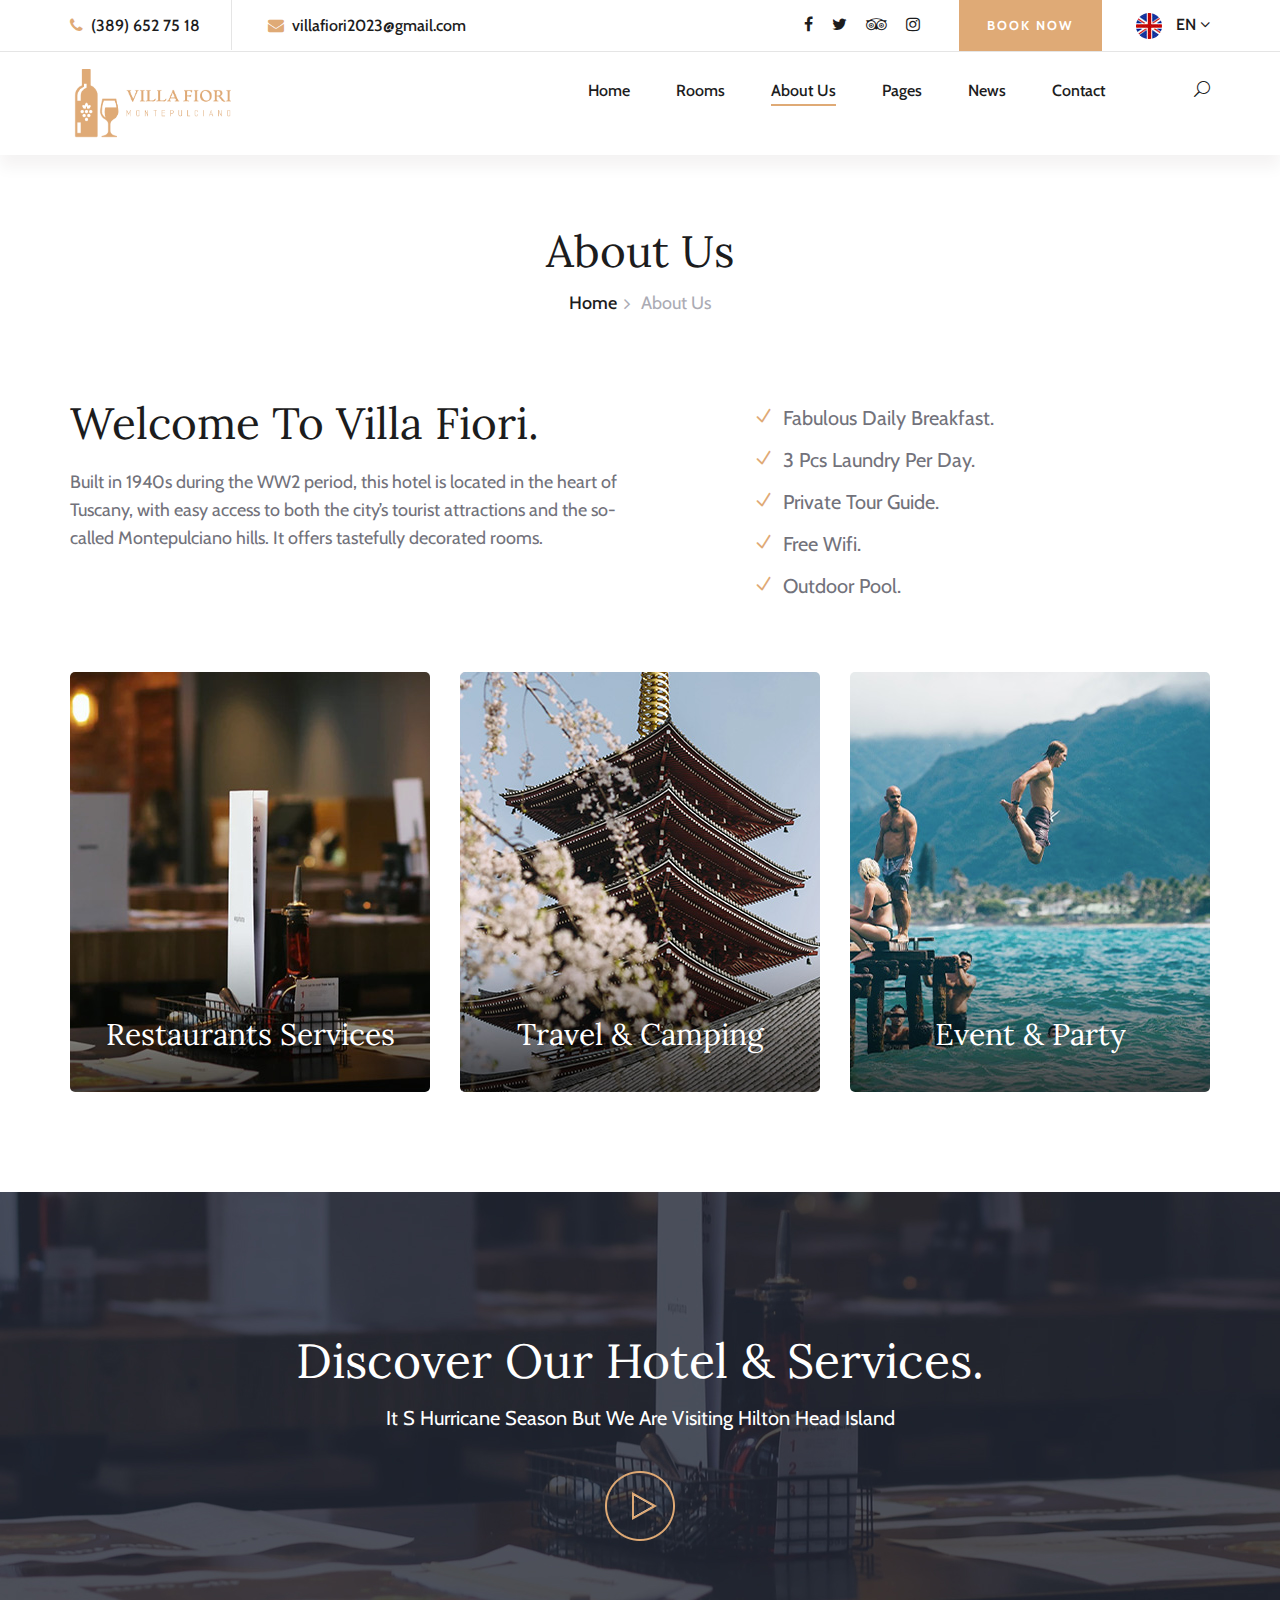
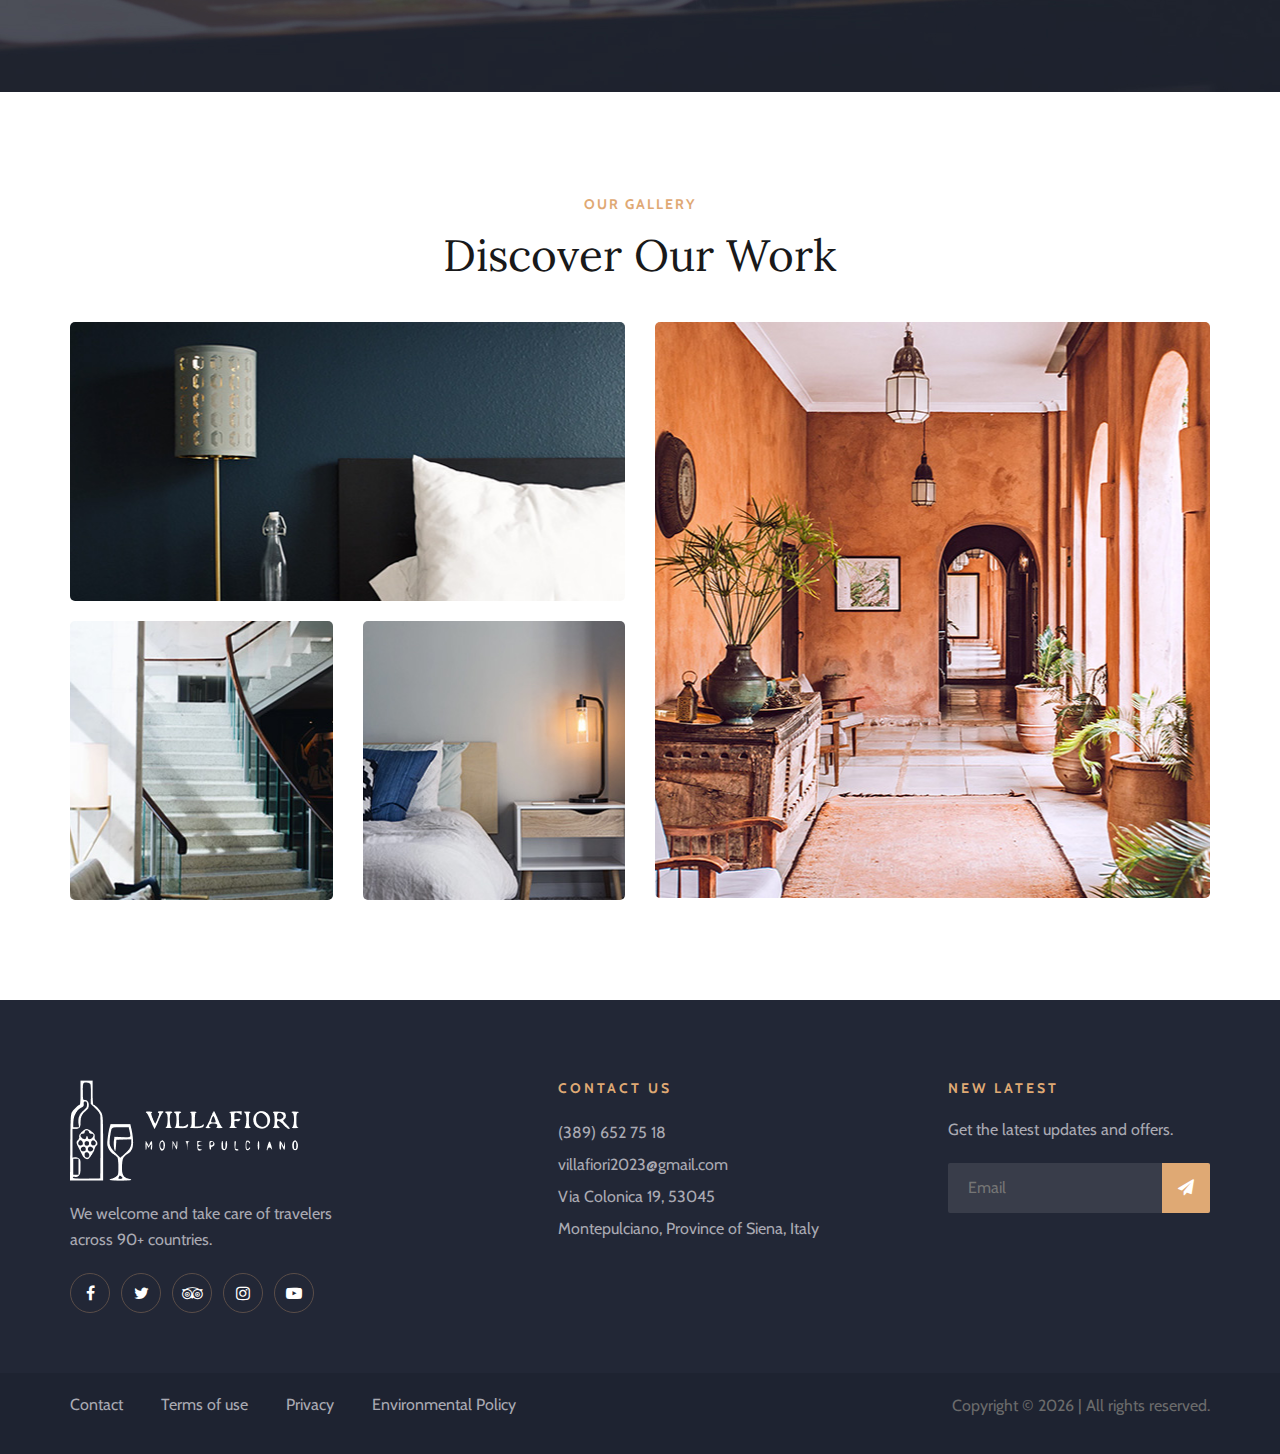
==== about-us.html @ 3eafb7d8 "Normale" ====
<!DOCTYPE html>
<html lang="en">

<head>
    <meta charset="UTF-8">
    <meta name="description" content="Villa Fiori">
    <meta name="keywords" content="Villa, fiori, montepulciano, html">
    <meta name="viewport" content="width=device-width, initial-scale=1.0">
    <meta http-equiv="X-UA-Compatible" content="ie=edge">
    <title>Villa Fiori | Montepulciano</title>


    <!-- Favicon Section  -->
    <link rel="apple-touch-icon" sizes="180x180" href="/apple-touch-icon.png">
    <link rel="icon" type="image/png" sizes="32x32" href="/favicon-32x32.png">
    <link rel="icon" type="image/png" sizes="16x16" href="/favicon-16x16.png">
    <link rel="manifest" href="/site.webmanifest">
    <link rel="mask-icon" href="/safari-pinned-tab.svg" color="#5bbad5">
    <meta name="msapplication-TileColor" content="#da532c">
    <meta name="theme-color" content="#ffffff">


    <!-- Google Font -->
    <link href="https://fonts.googleapis.com/css?family=Lora:400,700&display=swap" rel="stylesheet">
    <link href="https://fonts.googleapis.com/css?family=Cabin:400,500,600,700&display=swap" rel="stylesheet">

    <!-- Css Styles -->
    <link rel="stylesheet" href="css/bootstrap.min.css" type="text/css">
    <link rel="stylesheet" href="css/font-awesome.min.css" type="text/css">
    <link rel="stylesheet" href="css/elegant-icons.css" type="text/css">
    <link rel="stylesheet" href="css/flaticon.css" type="text/css">
    <link rel="stylesheet" href="css/owl.carousel.min.css" type="text/css">
    <link rel="stylesheet" href="css/nice-select.css" type="text/css">
    <link rel="stylesheet" href="css/jquery-ui.min.css" type="text/css">
    <link rel="stylesheet" href="css/magnific-popup.css" type="text/css">
    <link rel="stylesheet" href="css/slicknav.min.css" type="text/css">
    <link rel="stylesheet" href="css/style.css" type="text/css">
</head>

<body>
    <!-- Page Preloder -->
    <div id="preloder">
        <div class="loader"></div>
    </div>

    <!-- Offcanvas Menu Section Begin -->
    <div class="offcanvas-menu-overlay"></div>
    <div class="canvas-open">
        <i class="icon_menu"></i>
    </div>
    <div class="offcanvas-menu-wrapper">
        <div class="canvas-close">
            <i class="icon_close"></i>
        </div>
        <div class="search-icon search-switch">
            <i class="icon_search"></i>
        </div>
        <div class="header-configure-area">
            <div class="language-option">
                <img src="img/flag.jpg" alt="">
                <span>EN <i class="fa fa-angle-down"></i></span>
                <div class="flag-dropdown">
                    <ul>
                        <li><a href="#">IT</a></li>
                        <li><a href="#">FR</a></li>
                    </ul>
                </div>
            </div>
            <a href="/#btn-book-now" class="bk-btn">Book Now</a>
        </div>
        <nav class="mainmenu mobile-menu">
            <ul>
                <li class="active"><a href="./index.html">Home</a></li>
                <li><a href="./rooms.html">Rooms</a></li>
                <li><a href="./about-us.html">About Us</a></li>
                <li><a href="">Pages</a>
                    <ul class="dropdown">
                        <li><a href="./room-details.html">Room Details</a></li>
                        <li><a href="./blog-details.html">Blog Details</a></li>
                        <li><a href="#">Family Room</a></li>
                        <li><a href="#">Premium Room</a></li>
                    </ul>
                </li>
                <li><a href="./blog.html">News</a></li>
                <li><a href="./contact.html">Contact</a></li>
            </ul>
        </nav>
        <div id="mobile-menu-wrap"></div>
        <div class="top-social">
            <a target="_blank" href="https://www.facebook.com/profile.php?id=100089249900606"><i
                    class="fa fa-facebook"></i></a>
            <a href="#"><i class="fa fa-twitter"></i></a>
            <a href="#"><i class="fa fa-tripadvisor"></i></a>
            <a target="_blank" href="https://www.instagram.com/villafiorihotel/"><i class="fa fa-instagram"></i></a>
        </div>
        <ul class="top-widget">
            <li><i class="fa fa-phone"></i> (389) 652 75 18</li>
            <li><i class="fa fa-envelope"></i> villafiori2023@gmail.com</li>
        </ul>
    </div>
    <!-- Offcanvas Menu Section End -->

    <!-- Header Section Begin -->
    <header class="header-section header-normal">
        <div class="top-nav">
            <div class="container">
                <div class="row">
                    <div class="col-lg-6">
                        <ul class="tn-left">
                            <li><i class="fa fa-phone"></i> (389) 652 75 18</li>
                            <li><i class="fa fa-envelope"></i> villafiori2023@gmail.com</li>
                        </ul>
                    </div>
                    <div class="col-lg-6">
                        <div class="tn-right">
                            <div class="top-social">
                                <a target="_blank" href="https://www.facebook.com/profile.php?id=100089249900606"><i
                                        class="fa fa-facebook"></i></a>
                                <a href="#"><i class="fa fa-twitter"></i></a>
                                <a href="#"><i class="fa fa-tripadvisor"></i></a>
                                <a target="_blank" href="https://www.instagram.com/villafiorihotel/"><i
                                        class="fa fa-instagram"></i></a>
                            </div>
                            <a href="/#btn-book-now" class="bk-btn">Book Now</a>
                            <div class="language-option">
                                <img src="img/flag.jpg" alt="">
                                <span>EN <i class="fa fa-angle-down"></i></span>
                                <div class="flag-dropdown">
                                    <ul>
                                        <li><a href="#">IT</a></li>
                                        <li><a href="#">FR</a></li>
                                    </ul>
                                </div>
                            </div>
                        </div>
                    </div>
                </div>
            </div>
        </div>
        <div class="menu-item">
            <div class="container">
                <div class="row">
                    <div class="col-lg-2">
                        <div class="logo">
                            <a href="./index.html">
                                <img src="img/logo.png" alt="">
                            </a>
                        </div>
                    </div>
                    <div class="col-lg-10">
                        <div class="nav-menu">
                            <nav class="mainmenu">
                                <ul>
                                    <li><a href="./index.html">Home</a></li>
                                    <li><a href="./rooms.html">Rooms</a></li>
                                    <li class="active"><a href="./about-us.html">About Us</a></li>
                                    <li><a href="">Pages</a>
                                        <ul class="dropdown">
                                            <li><a href="./room-details.html">Room Details</a></li>
                                            <li><a href="./blog-details.html">Blog Details</a></li>
                                            <li><a href="#">Family Room</a></li>
                                            <li><a href="#">Premium Room</a></li>
                                        </ul>
                                    </li>
                                    <li><a href="./blog.html">News</a></li>
                                    <li><a href="./contact.html">Contact</a></li>
                                </ul>
                            </nav>
                            <div class="nav-right search-switch">
                                <i class="icon_search"></i>
                            </div>
                        </div>
                    </div>
                </div>
            </div>
        </div>
    </header>
    <!-- Header End -->

    <!-- Breadcrumb Section Begin -->
    <div class="breadcrumb-section">
        <div class="container">
            <div class="row">
                <div class="col-lg-12">
                    <div class="breadcrumb-text">
                        <h2>About Us</h2>
                        <div class="bt-option">
                            <a href="./index.html">Home</a>
                            <span>About Us</span>
                        </div>
                    </div>
                </div>
            </div>
        </div>
    </div>
    <!-- Breadcrumb Section End -->

    <!-- About Us Page Section Begin -->
    <section class="aboutus-page-section spad">
        <div class="container">
            <div class="about-page-text">
                <div class="row">
                    <div class="col-lg-6">
                        <div class="ap-title">
                            <h2>Welcome To Villa Fiori.</h2>
                            <p>Built in 1940s during the WW2 period, this hotel is located in the heart of
                                Tuscany, with easy access to both the city’s tourist attractions and the so-called
                                Montepulciano hills. It offers tastefully
                                decorated rooms.</p>
                        </div>
                    </div>
                    <div class="col-lg-5 offset-lg-1">
                        <ul class="ap-services">
                            <li><i class="icon_check"></i> Fabulous Daily Breakfast.</li>
                            <li><i class="icon_check"></i> 3 Pcs Laundry Per Day.</li>
                            <li><i class="icon_check"></i> Private Tour Guide.</li>
                            <li><i class="icon_check"></i> Free Wifi.</li>
                            <li><i class="icon_check"></i> Outdoor Pool.</li>
                        </ul>
                    </div>
                </div>
            </div>
            <div class="about-page-services">
                <div class="row">
                    <div class="col-md-4">
                        <div class="ap-service-item set-bg" data-setbg="img/about/about-p1.jpg">
                            <div class="api-text">
                                <h3>Restaurants Services</h3>
                            </div>
                        </div>
                    </div>
                    <div class="col-md-4">
                        <div class="ap-service-item set-bg" data-setbg="img/about/about-p2.jpg">
                            <div class="api-text">
                                <h3>Travel & Camping</h3>
                            </div>
                        </div>
                    </div>
                    <div class="col-md-4">
                        <div class="ap-service-item set-bg" data-setbg="img/about/about-p3.jpg">
                            <div class="api-text">
                                <h3>Event & Party</h3>
                            </div>
                        </div>
                    </div>
                </div>
            </div>
        </div>
    </section>
    <!-- About Us Page Section End -->

    <!-- Video Section Begin -->
    <section class="video-section set-bg" data-setbg="img/video-bg.jpg">
        <div class="container">
            <div class="row">
                <div class="col-lg-12">
                    <div class="video-text">
                        <h2>Discover Our Hotel & Services.</h2>
                        <p>It S Hurricane Season But We Are Visiting Hilton Head Island</p>
                        <a href="https://www.youtube.com/watch?v=RKadNAazULo" class="play-btn video-popup"><img
                                src="img/play.png" alt=""></a>
                    </div>
                </div>
            </div>
        </div>
    </section>
    <!-- Video Section End -->

    <!-- Gallery Section Begin -->
    <section class="gallery-section spad">
        <div class="container">
            <div class="row">
                <div class="col-lg-12">
                    <div class="section-title">
                        <span>Our Gallery</span>
                        <h2>Discover Our Work</h2>
                    </div>
                </div>
            </div>
            <div class="row">
                <div class="col-lg-6">
                    <div class="gallery-item set-bg" data-setbg="img/gallery/gallery-1.jpg">
                        <div class="gi-text">
                            <h3>Room Luxury</h3>
                        </div>
                    </div>
                    <div class="row">
                        <div class="col-sm-6">
                            <div class="gallery-item set-bg" data-setbg="img/gallery/gallery-3.jpg">
                                <div class="gi-text">
                                    <h3>Room Luxury</h3>
                                </div>
                            </div>
                        </div>
                        <div class="col-sm-6">
                            <div class="gallery-item set-bg" data-setbg="img/gallery/gallery-4.jpg">
                                <div class="gi-text">
                                    <h3>Room Luxury</h3>
                                </div>
                            </div>
                        </div>
                    </div>
                </div>
                <div class="col-lg-6">
                    <div class="gallery-item large-item set-bg" data-setbg="img/gallery/gallery-2.jpg">
                        <div class="gi-text">
                            <h3>Room Luxury</h3>
                        </div>
                    </div>
                </div>
            </div>
        </div>
    </section>
    <!-- Gallery Section End -->

    <!-- Footer Section Begin -->
    <footer class="footer-section">
        <div class="container">
            <div class="footer-text">
                <div class="row">
                    <div class="col-lg-4">
                        <div class="ft-about">
                            <div class="logo">
                                <a href="#">
                                    <img src="img/footer-logo2.png" alt="">
                                </a>
                            </div>
                            <p>We welcome and take care of travelers<br /> across 90+ countries.</p>
                            <div class="fa-social">
                                <a target="_blank" href="https://www.facebook.com/profile.php?id=100089249900606"><i
                                        class="fa fa-facebook"></i></a>
                                <a href="#"><i class="fa fa-twitter"></i></a>
                                <a href="#"><i class="fa fa-tripadvisor"></i></a>
                                <a target="_blank" href="https://www.instagram.com/villafiorihotel/"><i
                                        class="fa fa-instagram"></i></a>
                                <a href="#"><i class="fa fa-youtube-play"></i></a>
                            </div>
                        </div>
                    </div>
                    <div class="col-lg-3 offset-lg-1">
                        <div class="ft-contact">
                            <h6>Contact Us</h6>
                            <ul>
                                <li>(389) 652 75 18</li>
                                <li>villafiori2023@gmail.com</li>
                                <li>Via Colonica 19, 53045 Montepulciano, Province of Siena, Italy</li>
                            </ul>
                        </div>
                    </div>
                    <div class="col-lg-3 offset-lg-1">
                        <div class="ft-newslatter">
                            <h6>New latest</h6>
                            <p>Get the latest updates and offers.</p>
                            <form action="#" class="fn-form">
                                <input type="text" placeholder="Email">
                                <button type="submit"><i class="fa fa-send"></i></button>
                            </form>
                        </div>
                    </div>
                </div>
            </div>
        </div>
        <div class="copyright-option">
            <div class="container">
                <div class="row">
                    <div class="col-lg-7">
                        <ul>
                            <li><a href="#">Contact</a></li>
                            <li><a href="#">Terms of use</a></li>
                            <li><a href="#">Privacy</a></li>
                            <li><a href="#">Environmental Policy</a></li>
                        </ul>
                    </div>
                    <div class="col-lg-5">
                        <div class="co-text">
                            <p><!-- Link back to Colorlib can't be removed. Template is licensed under CC BY 3.0. -->
                                Copyright &copy;
                                <script>document.write(new Date().getFullYear());</script> | All rights reserved.
                                <!-- Link back to Colorlib can't be removed. Template is licensed under CC BY 3.0. -->
                            </p>
                        </div>
                    </div>
                </div>
            </div>
        </div>
    </footer>
    <!-- Footer Section End -->

    <!-- Search model Begin -->
    <div class="search-model">
        <div class="h-100 d-flex align-items-center justify-content-center">
            <div class="search-close-switch"><i class="icon_close"></i></div>
            <form class="search-model-form">
                <input type="text" id="search-input" placeholder="Search here.....">
            </form>
        </div>
    </div>
    <!-- Search model end -->

    <!-- Js Plugins -->
    <script src="js/jquery-3.3.1.min.js"></script>
    <script src="js/bootstrap.min.js"></script>
    <script src="js/jquery.magnific-popup.min.js"></script>
    <script src="js/jquery.nice-select.min.js"></script>
    <script src="js/jquery-ui.min.js"></script>
    <script src="js/jquery.slicknav.js"></script>
    <script src="js/owl.carousel.min.js"></script>
    <script src="js/main.js"></script>
</body>

</html>
---- css/elegant-icons.css ----
@font-face {
	font-family: 'ElegantIcons';
	src:url('../fonts/ElegantIcons.eot');
	src:url('../fonts/ElegantIcons.eot?#iefix') format('embedded-opentype'),
		url('../fonts/ElegantIcons.woff') format('woff'),
		url('../fonts/ElegantIcons.ttf') format('truetype'),
		url('../fonts/ElegantIcons.svg#ElegantIcons') format('svg');
	font-weight: normal;
	font-style: normal;
}

/* Use the following CSS code if you want to use data attributes for inserting your icons */
[data-icon]:before {
	font-family: 'ElegantIcons';
	content: attr(data-icon);
	speak: none;
	font-weight: normal;
	font-variant: normal;
	text-transform: none;
	line-height: 1;
	-webkit-font-smoothing: antialiased;
	-moz-osx-font-smoothing: grayscale;
}

/* Use the following CSS code if you want to have a class per icon */
/*
Instead of a list of all class selectors,
you can use the generic selector below, but it's slower:
[class*="your-class-prefix"] {
*/
.arrow_up, .arrow_down, .arrow_left, .arrow_right, .arrow_left-up, .arrow_right-up, .arrow_right-down, .arrow_left-down, .arrow-up-down, .arrow_up-down_alt, .arrow_left-right_alt, .arrow_left-right, .arrow_expand_alt2, .arrow_expand_alt, .arrow_condense, .arrow_expand, .arrow_move, .arrow_carrot-up, .arrow_carrot-down, .arrow_carrot-left, .arrow_carrot-right, .arrow_carrot-2up, .arrow_carrot-2down, .arrow_carrot-2left, .arrow_carrot-2right, .arrow_carrot-up_alt2, .arrow_carrot-down_alt2, .arrow_carrot-left_alt2, .arrow_carrot-right_alt2, .arrow_carrot-2up_alt2, .arrow_carrot-2down_alt2, .arrow_carrot-2left_alt2, .arrow_carrot-2right_alt2, .arrow_triangle-up, .arrow_triangle-down, .arrow_triangle-left, .arrow_triangle-right, .arrow_triangle-up_alt2, .arrow_triangle-down_alt2, .arrow_triangle-left_alt2, .arrow_triangle-right_alt2, .arrow_back, .icon_minus-06, .icon_plus, .icon_close, .icon_check, .icon_minus_alt2, .icon_plus_alt2, .icon_close_alt2, .icon_check_alt2, .icon_zoom-out_alt, .icon_zoom-in_alt, .icon_search, .icon_box-empty, .icon_box-selected, .icon_minus-box, .icon_plus-box, .icon_box-checked, .icon_circle-empty, .icon_circle-slelected, .icon_stop_alt2, .icon_stop, .icon_pause_alt2, .icon_pause, .icon_menu, .icon_menu-square_alt2, .icon_menu-circle_alt2, .icon_ul, .icon_ol, .icon_adjust-horiz, .icon_adjust-vert, .icon_document_alt, .icon_documents_alt, .icon_pencil, .icon_pencil-edit_alt, .icon_pencil-edit, .icon_folder-alt, .icon_folder-open_alt, .icon_folder-add_alt, .icon_info_alt, .icon_error-oct_alt, .icon_error-circle_alt, .icon_error-triangle_alt, .icon_question_alt2, .icon_question, .icon_comment_alt, .icon_chat_alt, .icon_vol-mute_alt, .icon_volume-low_alt, .icon_volume-high_alt, .icon_quotations, .icon_quotations_alt2, .icon_clock_alt, .icon_lock_alt, .icon_lock-open_alt, .icon_key_alt, .icon_cloud_alt, .icon_cloud-upload_alt, .icon_cloud-download_alt, .icon_image, .icon_images, .icon_lightbulb_alt, .icon_gift_alt, .icon_house_alt, .icon_genius, .icon_mobile, .icon_tablet, .icon_laptop, .icon_desktop, .icon_camera_alt, .icon_mail_alt, .icon_cone_alt, .icon_ribbon_alt, .icon_bag_alt, .icon_creditcard, .icon_cart_alt, .icon_paperclip, .icon_tag_alt, .icon_tags_alt, .icon_trash_alt, .icon_cursor_alt, .icon_mic_alt, .icon_compass_alt, .icon_pin_alt, .icon_pushpin_alt, .icon_map_alt, .icon_drawer_alt, .icon_toolbox_alt, .icon_book_alt, .icon_calendar, .icon_film, .icon_table, .icon_contacts_alt, .icon_headphones, .icon_lifesaver, .icon_piechart, .icon_refresh, .icon_link_alt, .icon_link, .icon_loading, .icon_blocked, .icon_archive_alt, .icon_heart_alt, .icon_star_alt, .icon_star-half_alt, .icon_star, .icon_star-half, .icon_tools, .icon_tool, .icon_cog, .icon_cogs, .arrow_up_alt, .arrow_down_alt, .arrow_left_alt, .arrow_right_alt, .arrow_left-up_alt, .arrow_right-up_alt, .arrow_right-down_alt, .arrow_left-down_alt, .arrow_condense_alt, .arrow_expand_alt3, .arrow_carrot_up_alt, .arrow_carrot-down_alt, .arrow_carrot-left_alt, .arrow_carrot-right_alt, .arrow_carrot-2up_alt, .arrow_carrot-2dwnn_alt, .arrow_carrot-2left_alt, .arrow_carrot-2right_alt, .arrow_triangle-up_alt, .arrow_triangle-down_alt, .arrow_triangle-left_alt, .arrow_triangle-right_alt, .icon_minus_alt, .icon_plus_alt, .icon_close_alt, .icon_check_alt, .icon_zoom-out, .icon_zoom-in, .icon_stop_alt, .icon_menu-square_alt, .icon_menu-circle_alt, .icon_document, .icon_documents, .icon_pencil_alt, .icon_folder, .icon_folder-open, .icon_folder-add, .icon_folder_upload, .icon_folder_download, .icon_info, .icon_error-circle, .icon_error-oct, .icon_error-triangle, .icon_question_alt, .icon_comment, .icon_chat, .icon_vol-mute, .icon_volume-low, .icon_volume-high, .icon_quotations_alt, .icon_clock, .icon_lock, .icon_lock-open, .icon_key, .icon_cloud, .icon_cloud-upload, .icon_cloud-download, .icon_lightbulb, .icon_gift, .icon_house, .icon_camera, .icon_mail, .icon_cone, .icon_ribbon, .icon_bag, .icon_cart, .icon_tag, .icon_tags, .icon_trash, .icon_cursor, .icon_mic, .icon_compass, .icon_pin, .icon_pushpin, .icon_map, .icon_drawer, .icon_toolbox, .icon_book, .icon_contacts, .icon_archive, .icon_heart, .icon_profile, .icon_group, .icon_grid-2x2, .icon_grid-3x3, .icon_music, .icon_pause_alt, .icon_phone, .icon_upload, .icon_download, .social_facebook, .social_twitter, .social_pinterest, .social_googleplus, .social_tumblr, .social_tumbleupon, .social_wordpress, .social_instagram, .social_dribbble, .social_vimeo, .social_linkedin, .social_rss, .social_deviantart, .social_share, .social_myspace, .social_skype, .social_youtube, .social_picassa, .social_googledrive, .social_flickr, .social_blogger, .social_spotify, .social_delicious, .social_facebook_circle, .social_twitter_circle, .social_pinterest_circle, .social_googleplus_circle, .social_tumblr_circle, .social_stumbleupon_circle, .social_wordpress_circle, .social_instagram_circle, .social_dribbble_circle, .social_vimeo_circle, .social_linkedin_circle, .social_rss_circle, .social_deviantart_circle, .social_share_circle, .social_myspace_circle, .social_skype_circle, .social_youtube_circle, .social_picassa_circle, .social_googledrive_alt2, .social_flickr_circle, .social_blogger_circle, .social_spotify_circle, .social_delicious_circle, .social_facebook_square, .social_twitter_square, .social_pinterest_square, .social_googleplus_square, .social_tumblr_square, .social_stumbleupon_square, .social_wordpress_square, .social_instagram_square, .social_dribbble_square, .social_vimeo_square, .social_linkedin_square, .social_rss_square, .social_deviantart_square, .social_share_square, .social_myspace_square, .social_skype_square, .social_youtube_square, .social_picassa_square, .social_googledrive_square, .social_flickr_square, .social_blogger_square, .social_spotify_square, .social_delicious_square, .icon_printer, .icon_calulator, .icon_building, .icon_floppy, .icon_drive, .icon_search-2, .icon_id, .icon_id-2, .icon_puzzle, .icon_like, .icon_dislike, .icon_mug, .icon_currency, .icon_wallet, .icon_pens, .icon_easel, .icon_flowchart, .icon_datareport, .icon_briefcase, .icon_shield, .icon_percent, .icon_globe, .icon_globe-2, .icon_target, .icon_hourglass, .icon_balance, .icon_rook, .icon_printer-alt, .icon_calculator_alt, .icon_building_alt, .icon_floppy_alt, .icon_drive_alt, .icon_search_alt, .icon_id_alt, .icon_id-2_alt, .icon_puzzle_alt, .icon_like_alt, .icon_dislike_alt, .icon_mug_alt, .icon_currency_alt, .icon_wallet_alt, .icon_pens_alt, .icon_easel_alt, .icon_flowchart_alt, .icon_datareport_alt, .icon_briefcase_alt, .icon_shield_alt, .icon_percent_alt, .icon_globe_alt, .icon_clipboard {
	font-family: 'ElegantIcons';
	speak: none;
	font-style: normal;
	font-weight: normal;
	font-variant: normal;
	text-transform: none;
	line-height: 1;
	-webkit-font-smoothing: antialiased;
}
.arrow_up:before {
	content: "\21";
}
.arrow_down:before {
	content: "\22";
}
.arrow_left:before {
	content: "\23";
}
.arrow_right:before {
	content: "\24";
}
.arrow_left-up:before {
	content: "\25";
}
.arrow_right-up:before {
	content: "\26";
}
.arrow_right-down:before {
	content: "\27";
}
.arrow_left-down:before {
	content: "\28";
}
.arrow-up-down:before {
	content: "\29";
}
.arrow_up-down_alt:before {
	content: "\2a";
}
.arrow_left-right_alt:before {
	content: "\2b";
}
.arrow_left-right:before {
	content: "\2c";
}
.arrow_expand_alt2:before {
	content: "\2d";
}
.arrow_expand_alt:before {
	content: "\2e";
}
.arrow_condense:before {
	content: "\2f";
}
.arrow_expand:before {
	content: "\30";
}
.arrow_move:before {
	content: "\31";
}
.arrow_carrot-up:before {
	content: "\32";
}
.arrow_carrot-down:before {
	content: "\33";
}
.arrow_carrot-left:before {
	content: "\34";
}
.arrow_carrot-right:before {
	content: "\35";
}
.arrow_carrot-2up:before {
	content: "\36";
}
.arrow_carrot-2down:before {
	content: "\37";
}
.arrow_carrot-2left:before {
	content: "\38";
}
.arrow_carrot-2right:before {
	content: "\39";
}
.arrow_carrot-up_alt2:before {
	content: "\3a";
}
.arrow_carrot-down_alt2:before {
	content: "\3b";
}
.arrow_carrot-left_alt2:before {
	content: "\3c";
}
.arrow_carrot-right_alt2:before {
	content: "\3d";
}
.arrow_carrot-2up_alt2:before {
	content: "\3e";
}
.arrow_carrot-2down_alt2:before {
	content: "\3f";
}
.arrow_carrot-2left_alt2:before {
	content: "\40";
}
.arrow_carrot-2right_alt2:before {
	content: "\41";
}
.arrow_triangle-up:before {
	content: "\42";
}
.arrow_triangle-down:before {
	content: "\43";
}
.arrow_triangle-left:before {
	content: "\44";
}
.arrow_triangle-right:before {
	content: "\45";
}
.arrow_triangle-up_alt2:before {
	content: "\46";
}
.arrow_triangle-down_alt2:before {
	content: "\47";
}
.arrow_triangle-left_alt2:before {
	content: "\48";
}
.arrow_triangle-right_alt2:before {
	content: "\49";
}
.arrow_back:before {
	content: "\4a";
}
.icon_minus-06:before {
	content: "\4b";
}
.icon_plus:before {
	content: "\4c";
}
.icon_close:before {
	content: "\4d";
}
.icon_check:before {
	content: "\4e";
}
.icon_minus_alt2:before {
	content: "\4f";
}
.icon_plus_alt2:before {
	content: "\50";
}
.icon_close_alt2:before {
	content: "\51";
}
.icon_check_alt2:before {
	content: "\52";
}
.icon_zoom-out_alt:before {
	content: "\53";
}
.icon_zoom-in_alt:before {
	content: "\54";
}
.icon_search:before {
	content: "\55";
}
.icon_box-empty:before {
	content: "\56";
}
.icon_box-selected:before {
	content: "\57";
}
.icon_minus-box:before {
	content: "\58";
}
.icon_plus-box:before {
	content: "\59";
}
.icon_box-checked:before {
	content: "\5a";
}
.icon_circle-empty:before {
	content: "\5b";
}
.icon_circle-slelected:before {
	content: "\5c";
}
.icon_stop_alt2:before {
	content: "\5d";
}
.icon_stop:before {
	content: "\5e";
}
.icon_pause_alt2:before {
	content: "\5f";
}
.icon_pause:before {
	content: "\60";
}
.icon_menu:before {
	content: "\61";
}
.icon_menu-square_alt2:before {
	content: "\62";
}
.icon_menu-circle_alt2:before {
	content: "\63";
}
.icon_ul:before {
	content: "\64";
}
.icon_ol:before {
	content: "\65";
}
.icon_adjust-horiz:before {
	content: "\66";
}
.icon_adjust-vert:before {
	content: "\67";
}
.icon_document_alt:before {
	content: "\68";
}
.icon_documents_alt:before {
	content: "\69";
}
.icon_pencil:before {
	content: "\6a";
}
.icon_pencil-edit_alt:before {
	content: "\6b";
}
.icon_pencil-edit:before {
	content: "\6c";
}
.icon_folder-alt:before {
	content: "\6d";
}
.icon_folder-open_alt:before {
	content: "\6e";
}
.icon_folder-add_alt:before {
	content: "\6f";
}
.icon_info_alt:before {
	content: "\70";
}
.icon_error-oct_alt:before {
	content: "\71";
}
.icon_error-circle_alt:before {
	content: "\72";
}
.icon_error-triangle_alt:before {
	content: "\73";
}
.icon_question_alt2:before {
	content: "\74";
}
.icon_question:before {
	content: "\75";
}
.icon_comment_alt:before {
	content: "\76";
}
.icon_chat_alt:before {
	content: "\77";
}
.icon_vol-mute_alt:before {
	content: "\78";
}
.icon_volume-low_alt:before {
	content: "\79";
}
.icon_volume-high_alt:before {
	content: "\7a";
}
.icon_quotations:before {
	content: "\7b";
}
.icon_quotations_alt2:before {
	content: "\7c";
}
.icon_clock_alt:before {
	content: "\7d";
}
.icon_lock_alt:before {
	content: "\7e";
}
.icon_lock-open_alt:before {
	content: "\e000";
}
.icon_key_alt:before {
	content: "\e001";
}
.icon_cloud_alt:before {
	content: "\e002";
}
.icon_cloud-upload_alt:before {
	content: "\e003";
}
.icon_cloud-download_alt:before {
	content: "\e004";
}
.icon_image:before {
	content: "\e005";
}
.icon_images:before {
	content: "\e006";
}
.icon_lightbulb_alt:before {
	content: "\e007";
}
.icon_gift_alt:before {
	content: "\e008";
}
.icon_house_alt:before {
	content: "\e009";
}
.icon_genius:before {
	content: "\e00a";
}
.icon_mobile:before {
	content: "\e00b";
}
.icon_tablet:before {
	content: "\e00c";
}
.icon_laptop:before {
	content: "\e00d";
}
.icon_desktop:before {
	content: "\e00e";
}
.icon_camera_alt:before {
	content: "\e00f";
}
.icon_mail_alt:before {
	content: "\e010";
}
.icon_cone_alt:before {
	content: "\e011";
}
.icon_ribbon_alt:before {
	content: "\e012";
}
.icon_bag_alt:before {
	content: "\e013";
}
.icon_creditcard:before {
	content: "\e014";
}
.icon_cart_alt:before {
	content: "\e015";
}
.icon_paperclip:before {
	content: "\e016";
}
.icon_tag_alt:before {
	content: "\e017";
}
.icon_tags_alt:before {
	content: "\e018";
}
.icon_trash_alt:before {
	content: "\e019";
}
.icon_cursor_alt:before {
	content: "\e01a";
}
.icon_mic_alt:before {
	content: "\e01b";
}
.icon_compass_alt:before {
	content: "\e01c";
}
.icon_pin_alt:before {
	content: "\e01d";
}
.icon_pushpin_alt:before {
	content: "\e01e";
}
.icon_map_alt:before {
	content: "\e01f";
}
.icon_drawer_alt:before {
	content: "\e020";
}
.icon_toolbox_alt:before {
	content: "\e021";
}
.icon_book_alt:before {
	content: "\e022";
}
.icon_calendar:before {
	content: "\e023";
}
.icon_film:before {
	content: "\e024";
}
.icon_table:before {
	content: "\e025";
}
.icon_contacts_alt:before {
	content: "\e026";
}
.icon_headphones:before {
	content: "\e027";
}
.icon_lifesaver:before {
	content: "\e028";
}
.icon_piechart:before {
	content: "\e029";
}
.icon_refresh:before {
	content: "\e02a";
}
.icon_link_alt:before {
	content: "\e02b";
}
.icon_link:before {
	content: "\e02c";
}
.icon_loading:before {
	content: "\e02d";
}
.icon_blocked:before {
	content: "\e02e";
}
.icon_archive_alt:before {
	content: "\e02f";
}
.icon_heart_alt:before {
	content: "\e030";
}
.icon_star_alt:before {
	content: "\e031";
}
.icon_star-half_alt:before {
	content: "\e032";
}
.icon_star:before {
	content: "\e033";
}
.icon_star-half:before {
	content: "\e034";
}
.icon_tools:before {
	content: "\e035";
}
.icon_tool:before {
	content: "\e036";
}
.icon_cog:before {
	content: "\e037";
}
.icon_cogs:before {
	content: "\e038";
}
.arrow_up_alt:before {
	content: "\e039";
}
.arrow_down_alt:before {
	content: "\e03a";
}
.arrow_left_alt:before {
	content: "\e03b";
}
.arrow_right_alt:before {
	content: "\e03c";
}
.arrow_left-up_alt:before {
	content: "\e03d";
}
.arrow_right-up_alt:before {
	content: "\e03e";
}
.arrow_right-down_alt:before {
	content: "\e03f";
}
.arrow_left-down_alt:before {
	content: "\e040";
}
.arrow_condense_alt:before {
	content: "\e041";
}
.arrow_expand_alt3:before {
	content: "\e042";
}
.arrow_carrot_up_alt:before {
	content: "\e043";
}
.arrow_carrot-down_alt:before {
	content: "\e044";
}
.arrow_carrot-left_alt:before {
	content: "\e045";
}
.arrow_carrot-right_alt:before {
	content: "\e046";
}
.arrow_carrot-2up_alt:before {
	content: "\e047";
}
.arrow_carrot-2dwnn_alt:before {
	content: "\e048";
}
.arrow_carrot-2left_alt:before {
	content: "\e049";
}
.arrow_carrot-2right_alt:before {
	content: "\e04a";
}
.arrow_triangle-up_alt:before {
	content: "\e04b";
}
.arrow_triangle-down_alt:before {
	content: "\e04c";
}
.arrow_triangle-left_alt:before {
	content: "\e04d";
}
.arrow_triangle-right_alt:before {
	content: "\e04e";
}
.icon_minus_alt:before {
	content: "\e04f";
}
.icon_plus_alt:before {
	content: "\e050";
}
.icon_close_alt:before {
	content: "\e051";
}
.icon_check_alt:before {
	content: "\e052";
}
.icon_zoom-out:before {
	content: "\e053";
}
.icon_zoom-in:before {
	content: "\e054";
}
.icon_stop_alt:before {
	content: "\e055";
}
.icon_menu-square_alt:before {
	content: "\e056";
}
.icon_menu-circle_alt:before {
	content: "\e057";
}
.icon_document:before {
	content: "\e058";
}
.icon_documents:before {
	content: "\e059";
}
.icon_pencil_alt:before {
	content: "\e05a";
}
.icon_folder:before {
	content: "\e05b";
}
.icon_folder-open:before {
	content: "\e05c";
}
.icon_folder-add:before {
	content: "\e05d";
}
.icon_folder_upload:before {
	content: "\e05e";
}
.icon_folder_download:before {
	content: "\e05f";
}
.icon_info:before {
	content: "\e060";
}
.icon_error-circle:before {
	content: "\e061";
}
.icon_error-oct:before {
	content: "\e062";
}
.icon_error-triangle:before {
	content: "\e063";
}
.icon_question_alt:before {
	content: "\e064";
}
.icon_comment:before {
	content: "\e065";
}
.icon_chat:before {
	content: "\e066";
}
.icon_vol-mute:before {
	content: "\e067";
}
.icon_volume-low:before {
	content: "\e068";
}
.icon_volume-high:before {
	content: "\e069";
}
.icon_quotations_alt:before {
	content: "\e06a";
}
.icon_clock:before {
	content: "\e06b";
}
.icon_lock:before {
	content: "\e06c";
}
.icon_lock-open:before {
	content: "\e06d";
}
.icon_key:before {
	content: "\e06e";
}
.icon_cloud:before {
	content: "\e06f";
}
.icon_cloud-upload:before {
	content: "\e070";
}
.icon_cloud-download:before {
	content: "\e071";
}
.icon_lightbulb:before {
	content: "\e072";
}
.icon_gift:before {
	content: "\e073";
}
.icon_house:before {
	content: "\e074";
}
.icon_camera:before {
	content: "\e075";
}
.icon_mail:before {
	content: "\e076";
}
.icon_cone:before {
	content: "\e077";
}
.icon_ribbon:before {
	content: "\e078";
}
.icon_bag:before {
	content: "\e079";
}
.icon_cart:before {
	content: "\e07a";
}
.icon_tag:before {
	content: "\e07b";
}
.icon_tags:before {
	content: "\e07c";
}
.icon_trash:before {
	content: "\e07d";
}
.icon_cursor:before {
	content: "\e07e";
}
.icon_mic:before {
	content: "\e07f";
}
.icon_compass:before {
	content: "\e080";
}
.icon_pin:before {
	content: "\e081";
}
.icon_pushpin:before {
	content: "\e082";
}
.icon_map:before {
	content: "\e083";
}
.icon_drawer:before {
	content: "\e084";
}
.icon_toolbox:before {
	content: "\e085";
}
.icon_book:before {
	content: "\e086";
}
.icon_contacts:before {
	content: "\e087";
}
.icon_archive:before {
	content: "\e088";
}
.icon_heart:before {
	content: "\e089";
}
.icon_profile:before {
	content: "\e08a";
}
.icon_group:before {
	content: "\e08b";
}
.icon_grid-2x2:before {
	content: "\e08c";
}
.icon_grid-3x3:before {
	content: "\e08d";
}
.icon_music:before {
	content: "\e08e";
}
.icon_pause_alt:before {
	content: "\e08f";
}
.icon_phone:before {
	content: "\e090";
}
.icon_upload:before {
	content: "\e091";
}
.icon_download:before {
	content: "\e092";
}
.social_facebook:before {
	content: "\e093";
}
.social_twitter:before {
	content: "\e094";
}
.social_pinterest:before {
	content: "\e095";
}
.social_googleplus:before {
	content: "\e096";
}
.social_tumblr:before {
	content: "\e097";
}
.social_tumbleupon:before {
	content: "\e098";
}
.social_wordpress:before {
	content: "\e099";
}
.social_instagram:before {
	content: "\e09a";
}
.social_dribbble:before {
	content: "\e09b";
}
.social_vimeo:before {
	content: "\e09c";
}
.social_linkedin:before {
	content: "\e09d";
}
.social_rss:before {
	content: "\e09e";
}
.social_deviantart:before {
	content: "\e09f";
}
.social_share:before {
	content: "\e0a0";
}
.social_myspace:before {
	content: "\e0a1";
}
.social_skype:before {
	content: "\e0a2";
}
.social_youtube:before {
	content: "\e0a3";
}
.social_picassa:before {
	content: "\e0a4";
}
.social_googledrive:before {
	content: "\e0a5";
}
.social_flickr:before {
	content: "\e0a6";
}
.social_blogger:before {
	content: "\e0a7";
}
.social_spotify:before {
	content: "\e0a8";
}
.social_delicious:before {
	content: "\e0a9";
}
.social_facebook_circle:before {
	content: "\e0aa";
}
.social_twitter_circle:before {
	content: "\e0ab";
}
.social_pinterest_circle:before {
	content: "\e0ac";
}
.social_googleplus_circle:before {
	content: "\e0ad";
}
.social_tumblr_circle:before {
	content: "\e0ae";
}
.social_stumbleupon_circle:before {
	content: "\e0af";
}
.social_wordpress_circle:before {
	content: "\e0b0";
}
.social_instagram_circle:before {
	content: "\e0b1";
}
.social_dribbble_circle:before {
	content: "\e0b2";
}
.social_vimeo_circle:before {
	content: "\e0b3";
}
.social_linkedin_circle:before {
	content: "\e0b4";
}
.social_rss_circle:before {
	content: "\e0b5";
}
.social_deviantart_circle:before {
	content: "\e0b6";
}
.social_share_circle:before {
	content: "\e0b7";
}
.social_myspace_circle:before {
	content: "\e0b8";
}
.social_skype_circle:before {
	content: "\e0b9";
}
.social_youtube_circle:before {
	content: "\e0ba";
}
.social_picassa_circle:before {
	content: "\e0bb";
}
.social_googledrive_alt2:before {
	content: "\e0bc";
}
.social_flickr_circle:before {
	content: "\e0bd";
}
.social_blogger_circle:before {
	content: "\e0be";
}
.social_spotify_circle:before {
	content: "\e0bf";
}
.social_delicious_circle:before {
	content: "\e0c0";
}
.social_facebook_square:before {
	content: "\e0c1";
}
.social_twitter_square:before {
	content: "\e0c2";
}
.social_pinterest_square:before {
	content: "\e0c3";
}
.social_googleplus_square:before {
	content: "\e0c4";
}
.social_tumblr_square:before {
	content: "\e0c5";
}
.social_stumbleupon_square:before {
	content: "\e0c6";
}
.social_wordpress_square:before {
	content: "\e0c7";
}
.social_instagram_square:before {
	content: "\e0c8";
}
.social_dribbble_square:before {
	content: "\e0c9";
}
.social_vimeo_square:before {
	content: "\e0ca";
}
.social_linkedin_square:before {
	content: "\e0cb";
}
.social_rss_square:before {
	content: "\e0cc";
}
.social_deviantart_square:before {
	content: "\e0cd";
}
.social_share_square:before {
	content: "\e0ce";
}
.social_myspace_square:before {
	content: "\e0cf";
}
.social_skype_square:before {
	content: "\e0d0";
}
.social_youtube_square:before {
	content: "\e0d1";
}
.social_picassa_square:before {
	content: "\e0d2";
}
.social_googledrive_square:before {
	content: "\e0d3";
}
.social_flickr_square:before {
	content: "\e0d4";
}
.social_blogger_square:before {
	content: "\e0d5";
}
.social_spotify_square:before {
	content: "\e0d6";
}
.social_delicious_square:before {
	content: "\e0d7";
}
.icon_printer:before {
	content: "\e103";
}
.icon_calulator:before {
	content: "\e0ee";
}
.icon_building:before {
	content: "\e0ef";
}
.icon_floppy:before {
	content: "\e0e8";
}
.icon_drive:before {
	content: "\e0ea";
}
.icon_search-2:before {
	content: "\e101";
}
.icon_id:before {
	content: "\e107";
}
.icon_id-2:before {
	content: "\e108";
}
.icon_puzzle:before {
	content: "\e102";
}
.icon_like:before {
	content: "\e106";
}
.icon_dislike:before {
	content: "\e0eb";
}
.icon_mug:before {
	content: "\e105";
}
.icon_currency:before {
	content: "\e0ed";
}
.icon_wallet:before {
	content: "\e100";
}
.icon_pens:before {
	content: "\e104";
}
.icon_easel:before {
	content: "\e0e9";
}
.icon_flowchart:before {
	content: "\e109";
}
.icon_datareport:before {
	content: "\e0ec";
}
.icon_briefcase:before {
	content: "\e0fe";
}
.icon_shield:before {
	content: "\e0f6";
}
.icon_percent:before {
	content: "\e0fb";
}
.icon_globe:before {
	content: "\e0e2";
}
.icon_globe-2:before {
	content: "\e0e3";
}
.icon_target:before {
	content: "\e0f5";
}
.icon_hourglass:before {
	content: "\e0e1";
}
.icon_balance:before {
	content: "\e0ff";
}
.icon_rook:before {
	content: "\e0f8";
}
.icon_printer-alt:before {
	content: "\e0fa";
}
.icon_calculator_alt:before {
	content: "\e0e7";
}
.icon_building_alt:before {
	content: "\e0fd";
}
.icon_floppy_alt:before {
	content: "\e0e4";
}
.icon_drive_alt:before {
	content: "\e0e5";
}
.icon_search_alt:before {
	content: "\e0f7";
}
.icon_id_alt:before {
	content: "\e0e0";
}
.icon_id-2_alt:before {
	content: "\e0fc";
}
.icon_puzzle_alt:before {
	content: "\e0f9";
}
.icon_like_alt:before {
	content: "\e0dd";
}
.icon_dislike_alt:before {
	content: "\e0f1";
}
.icon_mug_alt:before {
	content: "\e0dc";
}
.icon_currency_alt:before {
	content: "\e0f3";
}
.icon_wallet_alt:before {
	content: "\e0d8";
}
.icon_pens_alt:before {
	content: "\e0db";
}
.icon_easel_alt:before {
	content: "\e0f0";
}
.icon_flowchart_alt:before {
	content: "\e0df";
}
.icon_datareport_alt:before {
	content: "\e0f2";
}
.icon_briefcase_alt:before {
	content: "\e0f4";
}
.icon_shield_alt:before {
	content: "\e0d9";
}
.icon_percent_alt:before {
	content: "\e0da";
}
.icon_globe_alt:before {
	content: "\e0de";
}
.icon_clipboard:before {
	content: "\e0e6";
}


	.glyph {
		float: left;
		text-align: center;
		padding: .75em;
		margin: .4em 1.5em .75em 0;
		width: 6em;
text-shadow: none;
	}
        .glyph_big {
        font-size: 128px;
        color: #59c5dc;
        float: left;
        margin-right: 20px;
        }

        .glyph div { padding-bottom: 10px;}

	.glyph input {
		font-family: consolas, monospace;
		font-size: 12px;
		width: 100%;
		text-align: center;
		border: 0;
		box-shadow: 0 0 0 1px #ccc;
		padding: .2em;
                -moz-border-radius: 5px;
                -webkit-border-radius: 5px;
	}
	.centered {
		margin-left: auto;
		margin-right: auto;
	}
	.glyph .fs1 {
		font-size: 2em;
	}
---- css/flaticon.css ----
/*
  	Flaticon icon font: Flaticon
  	Creation date: 25/01/2019 11:32
  	*/

@font-face {
  font-family: "Flaticon";
  src: url("../fonts/Flaticon.eot");
  src: url("../fonts/Flaticon.eot?#iefix") format("embedded-opentype"),
       url("../fonts/Flaticon.woff") format("woff"),
       url("../fonts/Flaticon.ttf") format("truetype"),
       url("../fonts/Flaticon.svg#Flaticon") format("svg");
  font-weight: normal;
  font-style: normal;
}

@media screen and (-webkit-min-device-pixel-ratio:0) {
  @font-face {
    font-family: "Flaticon";
    src: url("../fonts/Flaticon.svg#Flaticon") format("svg");
  }
}

[class^="flaticon-"]:before, [class*=" flaticon-"]:before,
[class^="flaticon-"]:after, [class*=" flaticon-"]:after {   
  font-family: Flaticon;
  font-size: 50px;
  font-style: normal;
  margin-left: 0;
}

.flaticon-001-luggage:before { content: "\f100"; }
.flaticon-002-breakfast:before { content: "\f101"; }
.flaticon-003-air-conditioner:before { content: "\f102"; }
.flaticon-004-fridge:before { content: "\f103"; }
.flaticon-005-tea:before { content: "\f104"; }
.flaticon-006-dumbbell:before { content: "\f105"; }
.flaticon-007-swimming-pool:before { content: "\f106"; }
.flaticon-008-heater:before { content: "\f107"; }
.flaticon-009-cctv:before { content: "\f108"; }
.flaticon-010-newspaper:before { content: "\f109"; }
.flaticon-011-no-smoking:before { content: "\f10a"; }
.flaticon-012-cocktail:before { content: "\f10b"; }
.flaticon-013-safety-box:before { content: "\f10c"; }
.flaticon-014-ring-bell:before { content: "\f10d"; }
.flaticon-015-door-hanger:before { content: "\f10e"; }
.flaticon-016-washing-machine:before { content: "\f10f"; }
.flaticon-017-sunbed:before { content: "\f110"; }
.flaticon-018-iron:before { content: "\f111"; }
.flaticon-019-television:before { content: "\f112"; }
.flaticon-020-telephone:before { content: "\f113"; }
.flaticon-021-flip-flops:before { content: "\f114"; }
.flaticon-022-clock:before { content: "\f115"; }
.flaticon-023-hair-dryer:before { content: "\f116"; }
.flaticon-024-towel:before { content: "\f117"; }
.flaticon-025-pillow:before { content: "\f118"; }
.flaticon-026-bed:before { content: "\f119"; }
.flaticon-027-mirror:before { content: "\f11a"; }
.flaticon-028-vacuum-cleaner:before { content: "\f11b"; }
.flaticon-029-wifi:before { content: "\f11c"; }
.flaticon-030-bathtub:before { content: "\f11d"; }
.flaticon-031-elevator:before { content: "\f11e"; }
.flaticon-032-armchair:before { content: "\f11f"; }
.flaticon-033-dinner:before { content: "\f120"; }
.flaticon-034-camera:before { content: "\f121"; }
.flaticon-035-eight-ball:before { content: "\f122"; }
.flaticon-036-parking:before { content: "\f123"; }
.flaticon-037-sink:before { content: "\f124"; }
.flaticon-038-five-stars:before { content: "\f125"; }
.flaticon-039-three-stars:before { content: "\f126"; }
.flaticon-040-key-card:before { content: "\f127"; }
.flaticon-041-lamp:before { content: "\f128"; }
.flaticon-042-menu:before { content: "\f129"; }
.flaticon-043-room-service:before { content: "\f12a"; }
.flaticon-044-clock-1:before { content: "\f12b"; }
.flaticon-045-door:before { content: "\f12c"; }
.flaticon-046-toothbrush:before { content: "\f12d"; }
.flaticon-047-calendar:before { content: "\f12e"; }
.flaticon-048-door-handle:before { content: "\f12f"; }
.flaticon-049-power-socket:before { content: "\f130"; }
.flaticon-050-bellboy:before { content: "\f131"; }
---- css/nice-select.css ----
.nice-select {
  -webkit-tap-highlight-color: transparent;
  background-color: #fff;
  border-radius: 5px;
  border: solid 1px #e8e8e8;
  box-sizing: border-box;
  clear: both;
  cursor: pointer;
  display: block;
  float: left;
  font-family: inherit;
  font-size: 14px;
  font-weight: normal;
  height: 42px;
  line-height: 40px;
  outline: none;
  padding-left: 18px;
  padding-right: 30px;
  position: relative;
  text-align: left !important;
  -webkit-transition: all 0.2s ease-in-out;
  transition: all 0.2s ease-in-out;
  -webkit-user-select: none;
     -moz-user-select: none;
      -ms-user-select: none;
          user-select: none;
  white-space: nowrap;
  width: auto; }
  .nice-select:hover {
    border-color: #dbdbdb; }
  .nice-select:active, .nice-select.open, .nice-select:focus {
    border-color: #999; }
  .nice-select:after {
    border-bottom: 2px solid #999;
    border-right: 2px solid #999;
    content: '';
    display: block;
    height: 5px;
    margin-top: -4px;
    pointer-events: none;
    position: absolute;
    right: 12px;
    top: 50%;
    -webkit-transform-origin: 66% 66%;
        -ms-transform-origin: 66% 66%;
            transform-origin: 66% 66%;
    -webkit-transform: rotate(45deg);
        -ms-transform: rotate(45deg);
            transform: rotate(45deg);
    -webkit-transition: all 0.15s ease-in-out;
    transition: all 0.15s ease-in-out;
    width: 5px; }
  .nice-select.open:after {
    -webkit-transform: rotate(-135deg);
        -ms-transform: rotate(-135deg);
            transform: rotate(-135deg); }
  .nice-select.open .list {
    opacity: 1;
    pointer-events: auto;
    -webkit-transform: scale(1) translateY(0);
        -ms-transform: scale(1) translateY(0);
            transform: scale(1) translateY(0); }
  .nice-select.disabled {
    border-color: #ededed;
    color: #999;
    pointer-events: none; }
    .nice-select.disabled:after {
      border-color: #cccccc; }
  .nice-select.wide {
    width: 100%; }
    .nice-select.wide .list {
      left: 0 !important;
      right: 0 !important; }
  .nice-select.right {
    float: right; }
    .nice-select.right .list {
      left: auto;
      right: 0; }
  .nice-select.small {
    font-size: 12px;
    height: 36px;
    line-height: 34px; }
    .nice-select.small:after {
      height: 4px;
      width: 4px; }
    .nice-select.small .option {
      line-height: 34px;
      min-height: 34px; }
  .nice-select .list {
    background-color: #fff;
    border-radius: 5px;
    box-shadow: 0 0 0 1px rgba(68, 68, 68, 0.11);
    box-sizing: border-box;
    margin-top: 4px;
    opacity: 0;
    overflow: hidden;
    padding: 0;
    pointer-events: none;
    position: absolute;
    top: 100%;
    left: 0;
    -webkit-transform-origin: 50% 0;
        -ms-transform-origin: 50% 0;
            transform-origin: 50% 0;
    -webkit-transform: scale(0.75) translateY(-21px);
        -ms-transform: scale(0.75) translateY(-21px);
            transform: scale(0.75) translateY(-21px);
    -webkit-transition: all 0.2s cubic-bezier(0.5, 0, 0, 1.25), opacity 0.15s ease-out;
    transition: all 0.2s cubic-bezier(0.5, 0, 0, 1.25), opacity 0.15s ease-out;
    z-index: 9; }
    .nice-select .list:hover .option:not(:hover) {
      background-color: transparent !important; }
  .nice-select .option {
    cursor: pointer;
    font-weight: 400;
    line-height: 40px;
    list-style: none;
    min-height: 40px;
    outline: none;
    padding-left: 18px;
    padding-right: 29px;
    text-align: left;
    -webkit-transition: all 0.2s;
    transition: all 0.2s; }
    .nice-select .option:hover, .nice-select .option.focus, .nice-select .option.selected.focus {
      background-color: #f6f6f6; }
    .nice-select .option.selected {
      font-weight: bold; }
    .nice-select .option.disabled {
      background-color: transparent;
      color: #999;
      cursor: default; }

.no-csspointerevents .nice-select .list {
  display: none; }

.no-csspointerevents .nice-select.open .list {
  display: block; }
---- css/style.css ----
html,
body {
  height: 100%;
  font-family: 'Cabin', sans-serif;
  -webkit-font-smoothing: antialiased;
  font-smoothing: antialiased;
  scroll-behavior: smooth;
}
h1,
h2,
h3,
h4,
h5,
h6 {
  margin: 0;
  color: #111111;
  font-weight: 400;
  font-family: 'Lora', serif;
}
h1 {
  font-size: 70px;
}
h2 {
  font-size: 36px;
}
h3 {
  font-size: 30px;
}
h4 {
  font-size: 24px;
}
h5 {
  font-size: 18px;
}
h6 {
  font-size: 16px;
}
p {
  font-size: 16px;
  font-family: 'Cabin', sans-serif;
  color: #6b6b6b;
  font-weight: 400;
  line-height: 26px;
  margin: 0 0 15px 0;
}
img {
  max-width: 100%;
}
input:focus,
select:focus,
button:focus,
textarea:focus {
  outline: none;
}
a:hover,
a:focus {
  text-decoration: none;
  outline: none;
  color: #fff;
}
ul,
ol {
  padding: 0;
  margin: 0;
}
/*---------------------
  Helper CSS
-----------------------*/

.section-title {
  text-align: center;
  margin-bottom: 22px;
}
.section-title span {
  font-size: 14px;
  color: #dfa974;
  font-weight: 700;
  text-transform: uppercase;
  letter-spacing: 2px;
}
.section-title h2 {
  font-size: 44px;
  color: #19191a;
  line-height: 58px;
  margin-top: 10px;
}
.set-bg {
  background-repeat: no-repeat;
  background-size: cover;
  background-position: top center;
}
.spad {
  padding-top: 100px;
  padding-bottom: 100px;
}
.spad-2 {
  padding-top: 50px;
  padding-bottom: 70px;
}
.text-white h1,
.text-white h2,
.text-white h3,
.text-white h4,
.text-white h5,
.text-white h6,
.text-white p,
.text-white span,
.text-white li,
.text-white a {
  color: #fff;
}
/* buttons */

.primary-btn {
  display: inline-block;
  font-size: 13px;
  color: #ffffff;
  text-transform: uppercase;
  letter-spacing: 2px;
  font-weight: 700;
  position: relative;
}
.primary-btn:after {
  position: absolute;
  left: 0;
  bottom: -5px;
  width: 100%;
  height: 2px;
  background: #dfa974;
  content: '';
}
/* Preloder */

#preloder {
  position: fixed;
  width: 100%;
  height: 100%;
  top: 0;
  left: 0;
  z-index: 999999;
  background: #ffffff;
}
.loader {
  width: 40px;
  height: 40px;
  position: absolute;
  top: 50%;
  left: 50%;
  margin-top: -13px;
  margin-left: -13px;
  border-radius: 60px;
  animation: loader 0.8s linear infinite;
  -webkit-animation: loader 0.8s linear infinite;
}
@keyframes loader {
  0% {
    -webkit-transform: rotate(0deg);
    transform: rotate(0deg);
    border: 4px solid #f44336;
    border-left-color: transparent;
  }
  50% {
    -webkit-transform: rotate(180deg);
    transform: rotate(180deg);
    border: 4px solid #673ab7;
    border-left-color: transparent;
  }
  100% {
    -webkit-transform: rotate(360deg);
    transform: rotate(360deg);
    border: 4px solid #f44336;
    border-left-color: transparent;
  }
}
@-webkit-keyframes loader {
  0% {
    -webkit-transform: rotate(0deg);
    border: 4px solid #f44336;
    border-left-color: transparent;
  }
  50% {
    -webkit-transform: rotate(180deg);
    border: 4px solid #673ab7;
    border-left-color: transparent;
  }
  100% {
    -webkit-transform: rotate(360deg);
    border: 4px solid #f44336;
    border-left-color: transparent;
  }
}
.spacial-controls {
  position: fixed;
  width: 111px;
  height: 91px;
  top: 0;
  right: 0;
  z-index: 999;
}
.spacial-controls .search-switch {
  display: block;
  height: 100%;
  padding-top: 30px;
  background: #323232;
  text-align: center;
  cursor: pointer;
}
.search-model {
  display: none;
  position: fixed;
  width: 100%;
  height: 100%;
  left: 0;
  top: 0;
  background: #000;
  z-index: 99999;
}
.search-model-form {
  padding: 0 15px;
}
.search-model-form input {
  width: 500px;
  font-size: 40px;
  border: none;
  border-bottom: 2px solid #333;
  background: none;
  color: #999;
}
.search-close-switch {
  position: absolute;
  width: 50px;
  height: 50px;
  background: #333;
  color: #fff;
  text-align: center;
  border-radius: 50%;
  font-size: 28px;
  line-height: 28px;
  top: 30px;
  cursor: pointer;
  display: -webkit-box;
  display: -ms-flexbox;
  display: flex;
  -webkit-box-align: center;
  -ms-flex-align: center;
  align-items: center;
  -webkit-box-pack: center;
  -ms-flex-pack: center;
  justify-content: center;
}
/*---------------------
  Header
-----------------------*/

.header-section.header-normal .menu-item {
  -webkit-box-shadow: 0px 12px 15px rgba(36, 11, 12, 0.05);
  box-shadow: 0px 12px 15px rgba(36, 11, 12, 0.05);
}
.top-nav {
  border-bottom: 1px solid #e5e5e5;
}
.top-nav .tn-left li {
  list-style: none;
  display: inline-block;
  font-size: 16px;
  color: #19191a;
  font-weight: 500;
  padding: 14px 0 12px;
  margin-right: 64px;
  position: relative;
}
.top-nav .tn-left li:after {
  position: absolute;
  right: -32px;
  top: 0;
  width: 1px;
  height: 100%;
  background: #e5e5e5;
  content: '';
}
.top-nav .tn-left li:last-child {
  margin-right: 0;
}
.top-nav .tn-left li:last-child:after {
  display: none;
}
.top-nav .tn-left li i {
  color: #dfa974;
  margin-right: 4px;
}
.top-nav .tn-right {
  text-align: right;
}
.top-nav .tn-right .top-social {
  display: inline-block;
  margin-right: 35px;
  padding: 13px 0;
}
.top-nav .tn-right .top-social a {
  display: inline-block;
  font-size: 16px;
  color: #19191a;
  margin-left: 15px;
}
.top-nav .tn-right .bk-btn {
  display: inline-block;
  font-size: 13px;
  font-weight: 700;
  padding: 16px 28px 15px;
  background: #dfa974;
  color: #ffffff;
  text-transform: uppercase;
  letter-spacing: 2px;
}
.top-nav .tn-right .language-option {
  display: inline-block;
  margin-left: 30px;
  cursor: pointer;
  padding: 13px 0px 11px;
  position: relative;
}
.top-nav .tn-right .language-option:hover .flag-dropdown {
  top: 40px;
  opacity: 1;
  visibility: visible;
}
.top-nav .tn-right .language-option img {
  height: 26px;
  width: 26px;
  border-radius: 50%;
  margin-right: 10px;
}
.top-nav .tn-right .language-option span {
  font-size: 16px;
  color: #19191a;
  text-transform: uppercase;
  font-weight: 500;
}
.top-nav .tn-right .language-option .flag-dropdown {
  position: absolute;
  left: 0;
  top: 60px;
  width: 100px;
  background: #ffffff;
  display: block;
  padding: 10px 15px;
  -webkit-box-shadow: 0px 9px 10px rgba(25, 25, 26, 0.2);
  box-shadow: 0px 9px 10px rgba(25, 25, 26, 0.2);
  opacity: 0;
  visibility: hidden;
  -webkit-transition: all 0.3s;
  -o-transition: all 0.3s;
  transition: all 0.3s;
  z-index: 99;
}
.top-nav .tn-right .language-option .flag-dropdown ul li {
  list-style: none;
  text-align: left;
}
.top-nav .tn-right .language-option .flag-dropdown ul li a {
  font-size: 14px;
  text-transform: uppercase;
  font-weight: 500;
  color: #19191a;
  -webkit-transition: all 0.3s;
  -o-transition: all 0.3s;
  transition: all 0.3s;
}
.top-nav .tn-right .language-option .flag-dropdown ul li a:hover {
  color: #dfa974;
}
.menu-item {
  position: relative;
  z-index: 9;
}
.menu-item .logo {
  padding: 15px 0;
}
.menu-item .logo a {
  display: inline-block;
}
.menu-item .nav-menu {
  text-align: right;
}
.menu-item .nav-menu .mainmenu {
  display: inline-block;
}
.menu-item .nav-menu .mainmenu li {
  list-style: none;
  display: inline-block;
  position: relative;
  z-index: 1;
}
.menu-item .nav-menu .mainmenu li.active a:after {
  opacity: 1;
}
.menu-item .nav-menu .mainmenu li:hover > a:after {
  opacity: 1;
}
.menu-item .nav-menu .mainmenu li:hover .dropdown {
  top: 77px;
  opacity: 1;
  visibility: visible;
}
.menu-item .nav-menu .mainmenu li a {
  font-size: 16px;
  color: #19191a;
  margin-right: 42px;
  font-weight: 500;
  display: inline-block;
  padding: 27px 0;
  position: relative;
  -webkit-transition: all 0.3s;
  -o-transition: all 0.3s;
  transition: all 0.3s;
}
.menu-item .nav-menu .mainmenu li a:after {
  position: absolute;
  left: 0;
  top: 52px;
  width: 100%;
  height: 2px;
  background: #dfa974;
  content: '';
  opacity: 0;
  -webkit-transition: all 0.3s;
  -o-transition: all 0.3s;
  transition: all 0.3s;
}
.menu-item .nav-menu .mainmenu li .dropdown {
  position: absolute;
  left: 0;
  top: 97px;
  width: 180px;
  background: #ffffff;
  z-index: 9;
  opacity: 0;
  visibility: hidden;
  -webkit-transition: all 0.3s;
  -o-transition: all 0.3s;
  transition: all 0.3s;
  -webkit-box-shadow: 0px 9px 15px rgba(25, 25, 26, 0.05);
  box-shadow: 0px 9px 15px rgba(25, 25, 26, 0.05);
}
.menu-item .nav-menu .mainmenu li .dropdown li {
  list-style: none;
  display: block;
}
.menu-item .nav-menu .mainmenu li .dropdown li a {
  font-size: 16px;
  color: #19191a;
  display: block;
  text-align: left;
  padding: 8px 15px;
  -webkit-transition: all 0.3s;
  -o-transition: all 0.3s;
  transition: all 0.3s;
}
.menu-item .nav-menu .mainmenu li .dropdown li a:hover {
  color: #dfa974;
}
.menu-item .nav-menu .mainmenu li .dropdown li a:after {
  display: none;
}
.menu-item .nav-menu .nav-right {
  display: inline-block;
  margin-left: 43px;
  padding: 27px 0px;
}
.menu-item .nav-menu .nav-right i {
  font-size: 16px;
  color: #19191a;
  cursor: pointer;
}
.canvas-open {
  display: none;
}
.offcanvas-menu-wrapper {
  display: none;
}
/*---------------------
  Hero
-----------------------*/

.hero-section {
  position: relative;
  padding-top: 60px;
  padding-bottom: 100px;
}
.hero-section .container {
  position: relative;
  z-index: 5;
}
.hero-text {
  padding-top: 145px;
}
.hero-text h1 {
  font-size: 80px;
  line-height: 90px;
  color: #ffffff;
  margin-bottom: 16px;
}
.hero-text p {
  font-size: 18px;
  color: #ffffff;
  line-height: 28px;
  margin-bottom: 35px;
}
.booking-form {
  background: #ffffff;
  padding: 44px 40px 50px 40px;
  border-radius: 4px;
}
.booking-form h3 {
  color: #19191a;
  margin-bottom: 36px;
}
.booking-form form .check-date {
  position: relative;
  margin-bottom: 15px;
}
.booking-form form .check-date label {
  font-size: 14px;
  color: #707079;
  display: block;
  margin-bottom: 10px;
}
.booking-form form .check-date input {
  width: 100%;
  height: 50px;
  border: 1px solid #ebebeb;
  border-radius: 2px;
  font-size: 16px;
  color: #19191a;
  text-transform: uppercase;
  font-weight: 500;
  padding-left: 20px;
}
.booking-form form .check-date i {
  color: #dfa974;
  position: absolute;
  right: 18px;
  bottom: 17px;
}
.booking-form form .select-option {
  margin-bottom: 15px;
}
.booking-form form .select-option label {
  font-size: 14px;
  color: #707079;
  display: block;
  margin-bottom: 10px;
}
.booking-form form .select-option .nice-select {
  border-radius: 2px;
  border: 1px solid #ebebeb;
  height: 50px;
  line-height: 50px;
  outline: none;
  padding-left: 20px;
  width: 100%;
  float: none;
}
.booking-form form .select-option .nice-select:after {
  border-bottom: 2px solid #dfa974;
  border-right: 2px solid #dfa974;
  height: 10px;
  margin-top: 0;
  right: 20px;
  width: 10px;
  top: 36%;
}
.booking-form form .select-option .nice-select span {
  font-size: 16px;
  color: #19191a;
  text-transform: uppercase;
  font-weight: 500;
}
.booking-form form .select-option .nice-select .list {
  margin-top: 0;
  width: 100%;
}
.booking-form form button {
  display: block;
  font-size: 14px;
  text-transform: uppercase;
  border: 1px solid #dfa974;
  border-radius: 2px;
  color: #dfa974;
  font-weight: 500;
  background: transparent;
  width: 100%;
  height: 46px;
  margin-top: 30px;
}
.hero-slider {
  position: absolute;
  width: 100%;
  height: 100%;
  left: 0;
  top: 0;
}
.hero-slider.owl-carousel .owl-dots {
  position: absolute;
  left: 0;
  bottom: 23px;
  width: 100%;
  text-align: center;
}
.hero-slider.owl-carousel .owl-dots button {
  height: 6px;
  width: 6px;
  background: #ffffff;
  opacity: 0.5;
  border-radius: 50%;
  margin-right: 10px;
  -webkit-transition: all 0.3s;
  -o-transition: all 0.3s;
  transition: all 0.3s;
}
.hero-slider.owl-carousel .owl-dots button.active {
  width: 30px;
  border-radius: 50px;
  opacity: 1;
}
.hero-slider.owl-carousel .owl-dots button:last-child {
  margin-right: 0;
}
.hero-slider .owl-stage-outer,
.hero-slider .owl-stage,
.hero-slider .owl-item,
.hero-slider .hs-item {
  height: 100%;
}
/*---------------------
  About US
-----------------------*/

.about-text {
  text-align: center;
  padding: 0 35px;
}
.about-text p {
  color: #595960;
  font-weight: 500;
}
.about-text p.f-para {
  margin-bottom: 10px;
}
.about-text p.s-para {
  margin-bottom: 35px;
}
.about-text .about-btn {
  color: #19191a;
}
.about-pic img {
  min-width: 100%;
}
/*---------------------
  Service Section
-----------------------*/

.services-section {
  padding-bottom: 60px;
  border-top: 1px solid #e5e5e5;
}
.services-section .section-title {
  margin-bottom: 36px;
}
.service-item {
  text-align: center;
  padding: 30px 35px 18px;
  -webkit-transition: all 0.3s;
  -o-transition: all 0.3s;
  transition: all 0.3s;
}
.service-item:hover {
  background: #dfa974;
}
.service-item:hover i {
  color: #ffffff;
}
.service-item:hover h4 {
  color: #ffffff;
}
.service-item:hover p {
  color: #ffffff;
}
.service-item i {
  display: inline-block;
  color: #dfa974;
  -webkit-transition: all 0.3s;
  -o-transition: all 0.3s;
  transition: all 0.3s;
}
.service-item h4 {
  color: #19191a;
  font-size: 22px;
  margin-bottom: 15px;
  margin-top: 10px;
  -webkit-transition: all 0.3s;
  -o-transition: all 0.3s;
  transition: all 0.3s;
}
.service-item p {
  color: #707079;
  -webkit-transition: all 0.3s;
  -o-transition: all 0.3s;
  transition: all 0.3s;
}
/*------------------------
  Home Page Room Section 
-------------------------*/

.hp-room-items {
  margin-left: -15px;
  margin-right: -15px;
  overflow: hidden;
}
.hp-room-items .hp-room-item {
  height: 600px;
  margin-right: -15px;
  position: relative;
  overflow: hidden;
}
.hp-room-items .hp-room-item:hover .hr-text {
  bottom: 135px;
}
.hp-room-items .hp-room-item:hover .hr-text h2 {
  margin-bottom: 30px;
}
.hp-room-items .hp-room-item .hr-text {
  position: absolute;
  left: 45px;
  right: 25px;
  bottom: -250px;
  -webkit-transition: all 0.5s;
  -o-transition: all 0.5s;
  transition: all 0.5s;
}
.hp-room-items .hp-room-item .hr-text h3 {
  color: #ffffff;
  margin-bottom: 15px;
}
.hp-room-items .hp-room-item .hr-text h2 {
  color: #dfa974;
  font-weight: 700;
  margin-bottom: 50px;
  -webkit-transition: all 0.2s;
  -o-transition: all 0.2s;
  transition: all 0.2s;
}
.hp-room-items .hp-room-item .hr-text h2 span {
  font-family: 'Cabin', sans-serif;
  font-size: 16px;
  font-weight: 400;
  color: #ffffff;
}
.hp-room-items .hp-room-item .hr-text table {
  margin-bottom: 30px;
}
.hp-room-items .hp-room-item .hr-text table tbody tr td {
  font-size: 16px;
  color: #ffffff;
  line-height: 36px;
}
.hp-room-items .hp-room-item .hr-text table tbody tr td.r-o {
  width: 120px;
}
.hp-room-items .hp-room-item .hr-text .primary-btn:after {
  background: #ffffff;
}
/*---------------------
  Testimonial Slider
-----------------------*/

.testimonial-section {
  background: #f9f9f9;
}
.testimonial-section .section-title {
  margin-bottom: 30px;
}
.testimonial-slider.owl-carousel .owl-item img {
  width: auto;
  margin: 0 auto;
}
.testimonial-slider.owl-carousel .owl-nav button {
  height: 44px;
  width: 44px;
  border: 1px solid #ebebeb;
  font-size: 24px;
  color: #707079;
  background: #ffffff;
  line-height: 48px;
  text-align: center;
  border-radius: 50%;
  position: absolute;
  left: -190px;
  top: 50%;
  -webkit-transform: translateY(-6px);
  -ms-transform: translateY(-6px);
  transform: translateY(-6px);
  -webkit-transition: all 0.3s;
  -o-transition: all 0.3s;
  transition: all 0.3s;
}
.testimonial-slider.owl-carousel .owl-nav button:hover {
  border-color: #19191a;
  color: #19191a;
}
.testimonial-slider.owl-carousel .owl-nav button.owl-next {
  left: auto;
  right: -190px;
}
.testimonial-slider .ts-item {
  text-align: center;
}
.testimonial-slider .ts-item p {
  font-size: 20px;
  color: #707079;
  line-height: 30px;
  margin-bottom: 50px;
}
.testimonial-slider .ts-item .ti-author {
  margin-bottom: 60px;
}
.testimonial-slider .ts-item .ti-author .rating {
  display: inline-block;
}
.testimonial-slider .ts-item .ti-author .rating i {
  color: #f5b917;
  font-size: 16px;
}
.testimonial-slider .ts-item .ti-author h5 {
  font-size: 20px;
  color: #19191a;
  display: inline-block;
}
/*---------------------
  Blog and Event
-----------------------*/

.blog-section {
  padding-bottom: 70px;
}
.blog-section .section-title {
  margin-bottom: 36px;
}
/*---------------------
  Footer Section
-----------------------*/

.footer-section {
  background: #222736;
}
.footer-section .footer-text {
  padding: 80px 0 30px;
}
.footer-section .footer-text .ft-about {
  margin-bottom: 30px;
}
.footer-section .footer-text .ft-about .logo {
  margin-bottom: 20px;
}
.footer-section .footer-text .ft-about .logo a {
  display: inline-block;
}
.footer-section .footer-text .ft-about p {
  color: #aaaab3;
  margin-bottom: 20px;
}
.footer-section .footer-text .ft-about .fa-social a {
  display: inline-block;
  height: 40px;
  width: 40px;
  font-size: 16px;
  line-height: 40px;
  text-align: center;
  color: #ffffff;
  border: 1px solid #5a4d48;
  border-radius: 50%;
  -webkit-transition: all 0.3s;
  -o-transition: all 0.3s;
  transition: all 0.3s;
  margin-right: 7px;
}
.footer-section .footer-text .ft-about .fa-social a:hover {
  background: #dfa974;
  border-color: #dfa974;
}
.footer-section .footer-text .ft-contact {
  margin-bottom: 30px;
}
.footer-section .footer-text .ft-contact h6 {
  font-size: 14px;
  color: #dfa974;
  text-transform: uppercase;
  font-weight: 700;
  letter-spacing: 3px;
  font-family: 'Cabin', sans-serif;
  margin-bottom: 20px;
}
.footer-section .footer-text .ft-contact ul li {
  font-size: 16px;
  color: #aaaab3;
  line-height: 32px;
  list-style: none;
}
.footer-section .footer-text .ft-newslatter h6 {
  font-size: 14px;
  color: #dfa974;
  text-transform: uppercase;
  font-weight: 700;
  letter-spacing: 3px;
  font-family: 'Cabin', sans-serif;
  margin-bottom: 20px;
}
.footer-section .footer-text .ft-newslatter p {
  color: #aaaab3;
  margin-bottom: 20px;
}
.footer-section .footer-text .ft-newslatter .fn-form {
  position: relative;
}
.footer-section .footer-text .ft-newslatter .fn-form input {
  width: 100%;
  height: 50px;
  border-radius: 2px;
  background: #393d4a;
  border: none;
  padding-left: 20px;
  font-size: 16px;
  color: #707079;
}
.footer-section .footer-text .ft-newslatter .fn-form button {
  position: absolute;
  right: 0;
  top: 0;
  font-size: 16px;
  background: #dfa974;
  color: #ffffff;
  padding: 0 16px;
  height: 50px;
  border: none;
  border-radius: 0 2px 2px 0;
}
.footer-section .copyright-option {
  background: rgba(16, 20, 31, 0.2);
  padding: 20px 0;
}
.footer-section .copyright-option ul li {
  list-style: none;
  display: inline-block;
  margin-right: 34px;
}
.footer-section .copyright-option ul li:last-child {
  margin-right: 0;
}
.footer-section .copyright-option ul li a {
  font-size: 16px;
  color: #aaaab3;
}
.footer-section .copyright-option .co-text {
  font-size: 16px;
  color: #707079;
  text-align: right;
}
/* --------------------------------- Other Pages Styles ----------------------------------- */

/*---------------------
  Breadcrumb Section
-----------------------*/

.breadcrumb-section {
  padding-top: 70px;
  padding-bottom: 80px;
}
.breadcrumb-text {
  text-align: center;
}
.breadcrumb-text h2 {
  font-size: 44px;
  color: #19191a;
  margin-bottom: 12px;
}
.breadcrumb-text .bt-option a {
  display: inline-block;
  font-size: 18px;
  color: #19191a;
  margin-right: 20px;
  position: relative;
  font-weight: 500;
}
.breadcrumb-text .bt-option a:after {
  position: absolute;
  right: -13px;
  top: 1px;
  content: '';
  font-size: 18px;
  font-family: 'FontAwesome';
  color: #aaaab3;
}
.breadcrumb-text .bt-option span {
  display: inline-block;
  font-size: 18px;
  color: #aaaab3;
}
/*------------------------
  About Us Page Section
-------------------------*/

.aboutus-page-section {
  padding-top: 0;
  padding-bottom: 70px;
}
.about-page-text {
  margin-bottom: 65px;
}
.about-page-text .ap-title {
  margin-bottom: 30px;
}
.about-page-text .ap-title h2 {
  font-size: 44px;
  color: #19191a;
  margin-bottom: 18px;
}
.about-page-text .ap-title p {
  font-size: 18px;
  color: #707079;
  line-height: 28px;
}
.about-page-text .ap-services li {
  list-style: none;
  font-size: 20px;
  color: #707079;
  line-height: 42px;
}
.about-page-text .ap-services li i {
  color: #dfa974;
  margin-right: 5px;
}
.about-page-services .ap-service-item {
  position: relative;
  height: 420px;
  border-radius: 5px;
  margin-bottom: 30px;
}
.about-page-services .ap-service-item .api-text {
  position: absolute;
  left: 0;
  bottom: 40px;
  width: 100%;
  text-align: center;
}
.about-page-services .ap-service-item .api-text h3 {
  color: #ffffff;
}
/*---------------------
  Video Section
-----------------------*/

.video-section {
  height: 500px;
  padding-top: 140px;
}
.video-section .video-text {
  text-align: center;
}
.video-section .video-text h2 {
  font-size: 48px;
  color: #ffffff;
  margin-bottom: 16px;
}
.video-section .video-text p {
  font-size: 20px;
  color: #ffffff;
  margin-bottom: 40px;
}
.video-section .video-text .play-btn {
  display: inline-block;
}
/*---------------------
  Gallery Section
-----------------------*/

.gallery-section {
  padding-bottom: 80px;
}
.gallery-section .section-title {
  margin-bottom: 38px;
}
.gallery-item {
  position: relative;
  height: 279px;
  margin-bottom: 20px;
  border-radius: 5px;
  position: relative;
  z-index: 1;
}
.gallery-item:hover:after {
  opacity: 1;
}
.gallery-item:hover .gi-text {
  opacity: 1;
}
.gallery-item:after {
  position: absolute;
  left: 0;
  top: 0;
  width: 100%;
  height: 100%;
  background: rgba(25, 25, 26, 0.3);
  content: '';
  z-index: -1;
  border-radius: 5px;
  -webkit-transition: all 0.3s;
  -o-transition: all 0.3s;
  transition: all 0.3s;
  opacity: 0;
}
.gallery-item.large-item {
  height: 576px;
}
.gallery-item .gi-text {
  display: -webkit-box;
  display: -ms-flexbox;
  display: flex;
  -webkit-box-align: center;
  -ms-flex-align: center;
  align-items: center;
  -webkit-box-pack: center;
  -ms-flex-pack: center;
  justify-content: center;
  width: 100%;
  height: 100%;
  -webkit-transition: all 0.3s;
  -o-transition: all 0.3s;
  transition: all 0.3s;
  opacity: 0;
}
.gallery-item .gi-text h3 {
  color: #ffffff;
}
/*---------------------
  Room Section
-----------------------*/

.rooms-section {
  padding-top: 0;
  padding-bottom: 80px;
}
.room-item {
  margin-bottom: 30px;
}
.room-item img {
  min-width: 100%;
}
.room-item .ri-text {
  border: 1px solid #ebebeb;
  border-top: none;
  padding: 24px 24px 30px 28px;
}
.room-item .ri-text h4 {
  color: #19191a;
  margin-bottom: 17px;
}
.room-item .ri-text h3 {
  color: #dfa974;
  font-weight: 700;
  margin-bottom: 14px;
}
.room-item .ri-text h3 span {
  font-family: 'Cabin', sans-serif;
  font-size: 14px;
  font-weight: 400;
  color: #19191a;
}
.room-item .ri-text table {
  margin-bottom: 18px;
}
.room-item .ri-text table tbody tr td {
  font-size: 16px;
  color: #707079;
  line-height: 36px;
}
.room-item .ri-text table tbody tr td.r-o {
  width: 125px;
}
.room-item .ri-text .primary-btn {
  color: #19191a;
}
.room-pagination {
  text-align: center;
  padding-top: 20px;
}
.room-pagination a {
  font-size: 16px;
  color: #707079;
  border: 1px solid #efd4b9;
  border-radius: 2px;
  padding: 7px 13px 5px;
  margin-right: 7px;
  display: inline-block;
  -webkit-transition: all 0.3s;
  -o-transition: all 0.3s;
  transition: all 0.3s;
}
.room-pagination a:last-child {
  margin-right: 0;
}
.room-pagination a:hover {
  background: #dfa974;
  color: #ffffff;
}
/*-----------------------
  Room Details Section
-------------------------*/

.room-details-section {
  padding-top: 0;
  padding-bottom: 80px;
}
.room-details-item {
  margin-bottom: 50px;
}
.room-details-item img {
  margin-bottom: 40px;
}
.room-details-item .rd-text .rd-title {
  overflow: hidden;
  margin-bottom: 8px;
}
.room-details-item .rd-text .rd-title h3 {
  color: #19191a;
  float: left;
}
.room-details-item .rd-text .rd-title .rdt-right {
  float: right;
  text-align: right;
}
.room-details-item .rd-text .rd-title .rdt-right .rating {
  display: inline-block;
  margin-right: 25px;
  margin-bottom: 10px;
}
.room-details-item .rd-text .rd-title .rdt-right .rating i {
  color: #f5b917;
}
.room-details-item .rd-text .rd-title .rdt-right a {
  display: inline-block;
  color: #ffffff;
  font-size: 13px;
  text-transform: uppercase;
  font-weight: 700;
  background: #dfa974;
  padding: 14px 28px 13px;
}
.room-details-item .rd-text h2 {
  color: #dfa974;
  font-weight: 700;
  margin-bottom: 25px;
}
.room-details-item .rd-text h2 span {
  font-family: 'Cabin', sans-serif;
  font-size: 16px;
  font-weight: 400;
  color: #19191a;
}
.room-details-item .rd-text table {
  margin-bottom: 32px;
}
.room-details-item .rd-text table tbody tr td {
  font-size: 16px;
  color: #19191a;
  line-height: 36px;
}
.room-details-item .rd-text table tbody tr td.r-o {
  width: 120px;
  color: #707079;
}
.room-details-item .rd-text p {
  color: #707079;
}
.room-details-item .rd-text p.f-para {
  margin-bottom: 22px;
}
.rd-reviews {
  padding-top: 55px;
  border-top: 1px solid #e5e5e5;
  margin-bottom: 50px;
}
.rd-reviews h4 {
  color: #19191a;
  letter-spacing: 1px;
  margin-bottom: 45px;
}
.rd-reviews .review-item {
  margin-bottom: 32px;
}
.rd-reviews .review-item .ri-pic {
  float: left;
  margin-right: 30px;
}
.rd-reviews .review-item .ri-pic img {
  height: 70px;
  width: 70px;
  border-radius: 50%;
}
.rd-reviews .review-item .ri-text {
  overflow: hidden;
  position: relative;
  padding-left: 30px;
}
.rd-reviews .review-item .ri-text:before {
  position: absolute;
  left: 0;
  top: 0;
  width: 1px;
  height: 100%;
  background: #e9e9e9;
  content: '';
}
.rd-reviews .review-item .ri-text span {
  font-size: 12px;
  color: #dfa974;
  text-transform: uppercase;
  letter-spacing: 3px;
}
.rd-reviews .review-item .ri-text .rating {
  position: absolute;
  right: 0;
  top: 0;
}
.rd-reviews .review-item .ri-text .rating i {
  color: #f5b917;
}
.rd-reviews .review-item .ri-text h5 {
  color: #19191a;
  margin-top: 4px;
  margin-bottom: 8px;
}
.rd-reviews .review-item .ri-text p {
  color: #707079;
  margin-bottom: 0;
}
.review-add h4 {
  color: #19191a;
  letter-spacing: 1px;
  margin-bottom: 45px;
}
.review-add .ra-form input {
  width: 100%;
  height: 50px;
  border: 1px solid #e5e5e5;
  font-size: 16px;
  color: #aaaab3;
  padding-left: 20px;
  margin-bottom: 25px;
}
.review-add .ra-form input::-webkit-input-placeholder {
  color: #aaaab3;
}
.review-add .ra-form input::-moz-placeholder {
  color: #aaaab3;
}
.review-add .ra-form input:-ms-input-placeholder {
  color: #aaaab3;
}
.review-add .ra-form input::-ms-input-placeholder {
  color: #aaaab3;
}
.review-add .ra-form input::placeholder {
  color: #aaaab3;
}
.review-add .ra-form h5 {
  font-size: 20px;
  color: #19191a;
  margin-bottom: 24px;
  float: left;
  margin-right: 10px;
}
.review-add .ra-form .rating {
  padding-top: 3px;
  display: inline-block;
}
.review-add .ra-form .rating i {
  color: #f5b917;
  font-size: 16px;
}
.review-add .ra-form textarea {
  width: 100%;
  height: 132px;
  border: 1px solid #e5e5e5;
  font-size: 16px;
  color: #aaaab3;
  padding-left: 20px;
  padding-top: 12px;
  margin-bottom: 24px;
  resize: none;
}
.review-add .ra-form textarea::-webkit-input-placeholder {
  color: #aaaab3;
}
.review-add .ra-form textarea::-moz-placeholder {
  color: #aaaab3;
}
.review-add .ra-form textarea:-ms-input-placeholder {
  color: #aaaab3;
}
.review-add .ra-form textarea::-ms-input-placeholder {
  color: #aaaab3;
}
.review-add .ra-form textarea::placeholder {
  color: #aaaab3;
}
.review-add .ra-form button {
  font-size: 13px;
  font-weight: 700;
  text-transform: uppercase;
  color: #ffffff;
  letter-spacing: 2px;
  background: #dfa974;
  border: none;
  padding: 14px 34px 13px;
  display: inline-block;
}
.room-booking {
  padding: 0 30px 0 40px;
}
.room-booking h3 {
  color: #19191a;
  margin-bottom: 30px;
}
.room-booking form .check-date {
  position: relative;
  margin-bottom: 15px;
}
.room-booking form .check-date label {
  font-size: 14px;
  color: #707079;
  display: block;
  margin-bottom: 10px;
}
.room-booking form .check-date input {
  width: 100%;
  height: 50px;
  border: 1px solid #ebebeb;
  border-radius: 2px;
  font-size: 16px;
  color: #19191a;
  text-transform: uppercase;
  font-weight: 500;
  padding-left: 20px;
}
.room-booking form .check-date i {
  color: #dfa974;
  position: absolute;
  right: 18px;
  bottom: 17px;
}
.room-booking form .select-option {
  margin-bottom: 15px;
}
.room-booking form .select-option label {
  font-size: 14px;
  color: #707079;
  display: block;
  margin-bottom: 10px;
}
.room-booking form .select-option .nice-select {
  border-radius: 2px;
  border: 1px solid #ebebeb;
  height: 50px;
  line-height: 50px;
  outline: none;
  padding-left: 20px;
  width: 100%;
  float: none;
}
.room-booking form .select-option .nice-select:after {
  border-bottom: 2px solid #dfa974;
  border-right: 2px solid #dfa974;
  height: 10px;
  margin-top: 0;
  right: 20px;
  width: 10px;
  top: 36%;
}
.room-booking form .select-option .nice-select span {
  font-size: 16px;
  color: #19191a;
  text-transform: uppercase;
  font-weight: 500;
}
.room-booking form .select-option .nice-select .list {
  margin-top: 0;
  width: 100%;
}
.room-booking form button {
  display: block;
  font-size: 14px;
  text-transform: uppercase;
  border: 1px solid #dfa974;
  border-radius: 2px;
  color: #dfa974;
  font-weight: 500;
  background: transparent;
  width: 100%;
  height: 46px;
  margin-top: 30px;
}
/*---------------------
  Blog Section
-----------------------*/

.blog-section.blog-page {
  padding-top: 0;
  padding-bottom: 88px;
}
.blog-item {
  height: 450px;
  position: relative;
  margin-bottom: 30px;
  border-radius: 5px;
}
.blog-item.small-size {
  height: 400px;
}
.blog-item .bi-text {
  position: absolute;
  left: 0;
  bottom: 25px;
  width: 100%;
  padding-left: 30px;
  padding-right: 30px;
}
.blog-item .bi-text .b-tag {
  display: inline-block;
  color: #ffffff;
  font-size: 12px;
  text-transform: uppercase;
  letter-spacing: 1px;
  background: #dfa974;
  padding: 3px 10px;
  border-radius: 2px;
}
.blog-item .bi-text h4 {
  margin-top: 18px;
  margin-bottom: 18px;
}
.blog-item .bi-text h4 a {
  color: #ffffff;
}
.blog-item .bi-text .b-time {
  font-size: 12px;
  color: #ffffff;
  text-transform: uppercase;
  letter-spacing: 3px;
}
.load-more {
  text-align: center;
  padding-top: 30px;
}
.load-more .primary-btn {
  color: #19191a;
}
/*----------------------------
  Blog Details Hero Section
----------------------------*/

.blog-details-hero {
  height: 530px;
  padding-top: 165px;
}
.bd-hero-text {
  text-align: center;
}
.bd-hero-text span {
  font-size: 12px;
  color: #ffffff;
  background: #dfa974;
  font-weight: 500;
  text-transform: uppercase;
  letter-spacing: 1px;
  display: inline-block;
  padding: 4px 16px;
  border-radius: 2px;
}
.bd-hero-text h2 {
  font-size: 44px;
  color: #ffffff;
  line-height: 54px;
  margin-top: 30px;
  margin-bottom: 12px;
}
.bd-hero-text ul li {
  list-style: none;
  font-size: 14px;
  color: #dfa974;
  margin-right: 35px;
  display: inline-block;
}
.bd-hero-text ul li:last-child {
  margin-right: 0;
}
.bd-hero-text ul li.b-time {
  text-transform: uppercase;
}
/*---------------------
  Blog Details Section
-----------------------*/

.blog-details-section {
  padding-top: 55px;
}
.blog-details-text .bd-title {
  margin-bottom: 52px;
}
.blog-details-text .bd-title p {
  font-size: 18px;
  color: #707079;
  line-height: 30px;
}
.blog-details-text .bd-pic {
  overflow: hidden;
  margin-bottom: 35px;
}
.blog-details-text .bd-pic .bp-item {
  width: calc(33.33% - 10px);
  float: left;
  margin-right: 15px;
}
.blog-details-text .bd-pic .bp-item:last-child {
  margin-right: 0;
}
.blog-details-text .bd-pic .bp-item img {
  min-width: 100%;
}
.blog-details-text .bd-more-text {
  margin-bottom: 50px;
}
.blog-details-text .bd-more-text .bm-item {
  margin-bottom: 30px;
}
.blog-details-text .bd-more-text .bm-item h4 {
  color: #19191a;
  margin-bottom: 20px;
}
.blog-details-text .bd-more-text .bm-item p {
  font-size: 18px;
  color: #707079;
  line-height: 30px;
}
.blog-details-text .tag-share {
  overflow: hidden;
  border-top: 1px solid #ebebeb;
  padding-top: 30px;
  margin-bottom: 75px;
}
.blog-details-text .tag-share .tags {
  float: left;
}
.blog-details-text .tag-share .tags a {
  font-size: 12px;
  color: #707079;
  background: #ebebeb;
  font-weight: 500;
  text-transform: uppercase;
  letter-spacing: 1px;
  display: inline-block;
  padding: 4px 16px;
  border-radius: 2px;
  -webkit-transition: all 0.3s;
  -o-transition: all 0.3s;
  transition: all 0.3s;
  margin-right: 6px;
}
.blog-details-text .tag-share .tags a:hover {
  color: #ffffff;
  background: #dfa974;
}
.blog-details-text .tag-share .social-share {
  float: right;
}
.blog-details-text .tag-share .social-share span {
  display: inline-block;
  font-size: 18px;
  color: #707079;
}
.blog-details-text .tag-share .social-share a {
  display: inline-block;
  font-size: 16px;
  color: #707079;
  margin-left: 30px;
}
.blog-details-text .comment-option {
  margin-bottom: 75px;
}
.blog-details-text .comment-option h4 {
  color: #19191a;
  margin-bottom: 35px;
}
.blog-details-text .comment-option .single-comment-item {
  margin-bottom: 30px;
}
.blog-details-text .comment-option .single-comment-item.first-comment .sc-text {
  padding-left: 22px;
}
.blog-details-text
  .comment-option
  .single-comment-item.first-comment
  .sc-text:before {
  position: absolute;
  left: 0;
  top: 0;
  width: 1px;
  height: 255px;
  background: #ebebeb;
  content: '';
}
.blog-details-text .comment-option .single-comment-item.reply-comment {
  padding-left: 120px;
  margin-bottom: 52px;
}
.blog-details-text
  .comment-option
  .single-comment-item.second-comment
  .sc-text {
  padding-left: 22px;
}
.blog-details-text
  .comment-option
  .single-comment-item.second-comment
  .sc-text:before {
  position: absolute;
  left: 0;
  top: 0;
  width: 1px;
  height: 100px;
  background: #ebebeb;
  content: '';
}
.blog-details-text .comment-option .single-comment-item .sc-author {
  float: left;
  margin-right: 28px;
}
.blog-details-text .comment-option .single-comment-item .sc-author img {
  height: 70px;
  width: 70px;
  border-radius: 50%;
}
.blog-details-text .comment-option .single-comment-item .sc-text {
  display: table;
  position: relative;
}
.blog-details-text .comment-option .single-comment-item .sc-text span {
  font-size: 12px;
  color: #dfa974;
  text-transform: uppercase;
  letter-spacing: 2px;
}
.blog-details-text .comment-option .single-comment-item .sc-text h5 {
  font-size: 20px;
  color: #19191a;
  margin-top: 4px;
  margin-bottom: 8px;
}
.blog-details-text .comment-option .single-comment-item .sc-text p {
  color: #707079;
  margin-bottom: 18px;
}
.blog-details-text .comment-option .single-comment-item .sc-text a {
  display: inline-block;
  color: #19191a;
  font-size: 14px;
  font-weight: 700;
  text-transform: uppercase;
  letter-spacing: 1px;
  padding: 5px 24px;
  border: 1px solid #f9eee3;
  border-radius: 50px;
  -webkit-transition: all 0.3s;
  -o-transition: all 0.3s;
  transition: all 0.3s;
  margin-right: 10px;
}
.blog-details-text .comment-option .single-comment-item .sc-text a:hover {
  background: #dfa974;
  color: #ffffff;
  border-color: #dfa974;
}
.blog-details-text .leave-comment h4 {
  color: #19191a;
  margin-bottom: 35px;
}
.blog-details-text .leave-comment .comment-form input {
  width: 100%;
  height: 50px;
  color: #707079;
  font-size: 16px;
  padding-left: 20px;
  border: 1px solid #e5e5e5;
  border-radius: 2px;
  margin-bottom: 20px;
  -webkit-transition: all 0.3s;
  -o-transition: all 0.3s;
  transition: all 0.3s;
}
.blog-details-text .leave-comment .comment-form input:focus {
  border-color: #dfa974;
}
.blog-details-text .leave-comment .comment-form textarea {
  width: 100%;
  height: 116px;
  color: #707079;
  font-size: 16px;
  padding-left: 20px;
  border: 1px solid #e5e5e5;
  border-radius: 2px;
  -webkit-transition: all 0.3s;
  -o-transition: all 0.3s;
  transition: all 0.3s;
  margin-bottom: 42px;
  resize: none;
  padding-top: 12px;
}
.blog-details-text .leave-comment .comment-form textarea:focus {
  border-color: #dfa974;
}
.blog-details-text .leave-comment .comment-form button {
  font-size: 13px;
  font-weight: 700;
  text-transform: uppercase;
  color: #ffffff;
  letter-spacing: 2px;
  background: #dfa974;
  border: none;
  padding: 14px 42px 13px;
  display: inline-block;
  border-radius: 2px;
}
/*---------------------
  Recommend Blog
-----------------------*/

.recommend-blog-section {
  padding-top: 65px;
  padding-bottom: 50px;
}
.recommend-blog-section .section-title {
  margin-bottom: 37px;
}
.recommend-blog-section .section-title h2 {
  margin-top: 0;
}
/*---------------------
  Contact Section
-----------------------*/

.contact-section {
  padding-top: 80px;
  padding-bottom: 80px;
}
.contact-text h2 {
  font-size: 44px;
  color: #19191a;
  margin-bottom: 24px;
}
.contact-text p {
  color: #707079;
}
.contact-text table tbody tr td {
  font-size: 16px;
  color: #19191a;
  line-height: 36px;
  font-weight: 500;
}
.contact-text table tbody tr td.c-o {
  color: #707079;
  width: 75px;
}
.contact-form input {
  width: 100%;
  height: 50px;
  border: 1px solid #e1e1e1;
  font-size: 16px;
  color: #aaaab3;
  padding-left: 25px;
  margin-bottom: 28px;
}
.contact-form input::-webkit-input-placeholder {
  color: #aaaab3;
}
.contact-form input::-moz-placeholder {
  color: #aaaab3;
}
.contact-form input:-ms-input-placeholder {
  color: #aaaab3;
}
.contact-form input::-ms-input-placeholder {
  color: #aaaab3;
}
.contact-form input::placeholder {
  color: #aaaab3;
}
.contact-form textarea {
  width: 100%;
  height: 150px;
  border: 1px solid #e1e1e1;
  font-size: 16px;
  color: #aaaab3;
  padding-left: 25px;
  padding-top: 12px;
  margin-bottom: 33px;
  resize: none;
}
.contact-form textarea::-webkit-input-placeholder {
  color: #aaaab3;
}
.contact-form textarea::-moz-placeholder {
  color: #aaaab3;
}
.contact-form textarea:-ms-input-placeholder {
  color: #aaaab3;
}
.contact-form textarea::-ms-input-placeholder {
  color: #aaaab3;
}
.contact-form textarea::placeholder {
  color: #aaaab3;
}
.contact-form button {
  font-size: 13px;
  font-weight: 700;
  text-transform: uppercase;
  color: #ffffff;
  letter-spacing: 2px;
  background: #dfa974;
  border: none;
  padding: 14px 34px 13px;
  display: inline-block;
}
.map {
  height: 470px;
  -webkit-box-shadow: 0px 14px 35px rgba(0, 0, 0, 0.15);
  box-shadow: 0px 14px 35px rgba(0, 0, 0, 0.15);
  margin-top: 75px;
}
.map iframe {
  width: 100%;
}
/*-------------------------------- Respinsive Media Styles --------------------------------*/

@media only screen and (min-width: 1554px) and (max-width: 1920px) {
  .hp-room-items .hp-room-item .hr-text {
    bottom: -200px;
  }
}
@media only screen and (min-width: 1200px) and (max-width: 1250px) {
  .hp-room-items .hp-room-item .hr-text {
    bottom: -288px;
  }
}
@media only screen and (min-width: 1200px) {
  .container {
    max-width: 1170px;
  }
}
/* Medium Device: 1200px */

@media only screen and (min-width: 992px) and (max-width: 1199px) {
  .testimonial-slider.owl-carousel .owl-nav button {
    left: -150px;
  }
  .testimonial-slider.owl-carousel .owl-nav button.owl-next {
    right: -150px;
  }
  .hp-room-items .hp-room-item .hr-text {
    bottom: -322px;
  }
  .hp-room-items .hp-room-item:hover .hr-text {
    bottom: 80px;
  }
}
@media only screen and (max-width: 991px) {
  .top-nav {
    display: none;
  }
  .menu-item .nav-menu {
    display: none;
  }
  .offcanvas-menu-overlay {
    position: fixed;
    left: 0;
    top: 0;
    background: rgba(0, 0, 0, 0.7);
    z-index: 98;
    height: 100%;
    width: 100%;
    visibility: hidden;
    -webkit-transition: 0.3s;
    -o-transition: 0.3s;
    transition: 0.3s;
  }
  .offcanvas-menu-overlay.active {
    visibility: visible;
  }
  .canvas-open {
    position: absolute;
    right: 40px;
    top: 25px;
    font-size: 22px;
    width: 30px;
    height: 30px;
    color: #19191a;
    border: 1px solid #19191a;
    border-radius: 2px;
    line-height: 33px;
    text-align: center;
    z-index: 100;
    display: block;
    cursor: pointer;
  }
  .offcanvas-menu-wrapper {
    position: fixed;
    left: -300px;
    top: 0;
    width: 300px;
    z-index: 999;
    background: #ffffff;
    text-align: center;
    overflow-y: auto;
    height: 100%;
    opacity: 0;
    visibility: hidden;
    -webkit-transition: all 0.5s;
    -o-transition: all 0.5s;
    transition: all 0.5s;
    padding: 80px 30px 30px 30px;
    display: block;
  }
  .offcanvas-menu-wrapper .canvas-close {
    height: 30px;
    width: 30px;
    border: 1px solid #19191a;
    border-radius: 50%;
    text-align: center;
    line-height: 30px;
    cursor: pointer;
    position: absolute;
    right: 30px;
    top: 30px;
    padding-right: 1px;
  }
  .offcanvas-menu-wrapper .search-icon {
    color: #19191a;
    text-align: center;
    cursor: pointer;
    margin-bottom: 10px;
  }
  .offcanvas-menu-wrapper .header-configure-area {
    margin-bottom: 30px;
  }
  .offcanvas-menu-wrapper .header-configure-area .language-option {
    display: inline-block;
    cursor: pointer;
    padding: 13px 0;
    position: relative;
    margin-bottom: 10px;
  }
  .offcanvas-menu-wrapper
    .header-configure-area
    .language-option:hover
    .flag-dropdown {
    top: 40px;
    opacity: 1;
    visibility: visible;
  }
  .offcanvas-menu-wrapper .header-configure-area .language-option img {
    height: 26px;
    width: 26px;
    border-radius: 50%;
    margin-right: 10px;
  }
  .offcanvas-menu-wrapper .header-configure-area .language-option span {
    font-size: 16px;
    color: #19191a;
    text-transform: uppercase;
    font-weight: 500;
  }
  .offcanvas-menu-wrapper
    .header-configure-area
    .language-option
    .flag-dropdown {
    position: absolute;
    left: 0;
    top: 60px;
    width: 100px;
    background: #ffffff;
    display: block;
    padding: 10px 15px;
    -webkit-box-shadow: 0px 9px 10px rgba(25, 25, 26, 0.2);
    box-shadow: 0px 9px 10px rgba(25, 25, 26, 0.2);
    opacity: 0;
    visibility: hidden;
    -webkit-transition: all 0.3s;
    -o-transition: all 0.3s;
    transition: all 0.3s;
    z-index: 99;
  }
  .offcanvas-menu-wrapper
    .header-configure-area
    .language-option
    .flag-dropdown
    ul
    li {
    list-style: none;
    text-align: left;
  }
  .offcanvas-menu-wrapper
    .header-configure-area
    .language-option
    .flag-dropdown
    ul
    li
    a {
    font-size: 14px;
    text-transform: uppercase;
    font-weight: 500;
    color: #19191a;
    -webkit-transition: all 0.3s;
    -o-transition: all 0.3s;
    transition: all 0.3s;
  }
  .offcanvas-menu-wrapper
    .header-configure-area
    .language-option
    .flag-dropdown
    ul
    li
    a:hover {
    color: #dfa974;
  }
  .offcanvas-menu-wrapper .header-configure-area .bk-btn {
    display: inline-block;
    font-size: 13px;
    font-weight: 700;
    padding: 16px 28px 15px;
    background: #dfa974;
    color: #ffffff;
    text-transform: uppercase;
    letter-spacing: 2px;
  }
  .offcanvas-menu-wrapper .mainmenu {
    display: none;
  }
  .offcanvas-menu-wrapper .slicknav_menu {
    background: transparent;
    padding: 0;
  }
  .offcanvas-menu-wrapper .slicknav_menu .slicknav_btn {
    float: none;
    margin: 0 0 10px 0;
    display: none;
  }
  .offcanvas-menu-wrapper .slicknav_menu .slicknav_nav {
    display: block !important;
  }
  .offcanvas-menu-wrapper .slicknav_menu .slicknav_nav ul {
    margin: 0;
    text-align: left;
  }
  .offcanvas-menu-wrapper .slicknav_menu .slicknav_nav ul li .dropdown {
    padding-left: 20px;
  }
  .offcanvas-menu-wrapper .slicknav_menu .slicknav_nav ul li a {
    margin: 0;
    padding: 10px;
    font-weight: 600;
    font-size: 14px;
    color: #19191a;
    border-bottom: 1px solid #e5e5e5;
    -webkit-transition: all 0.3s;
    -o-transition: all 0.3s;
    transition: all 0.3s;
  }
  .offcanvas-menu-wrapper .slicknav_menu .slicknav_nav ul li a:hover {
    border-radius: 0;
    background: transparent;
    color: #dfa974;
  }
  .offcanvas-menu-wrapper .slicknav_menu .slicknav_nav .slicknav_row a {
    border-bottom: 0;
    padding-left: 0;
    -webkit-transition: all 0.3s;
    -o-transition: all 0.3s;
    transition: all 0.3s;
  }
  .offcanvas-menu-wrapper .slicknav_menu .slicknav_nav .slicknav_row span {
    color: #19191a;
    -webkit-transition: all 0.3s;
    -o-transition: all 0.3s;
    transition: all 0.3s;
  }
  .offcanvas-menu-wrapper .slicknav_menu .slicknav_nav .slicknav_row:hover a {
    color: #dfa974;
  }
  .offcanvas-menu-wrapper
    .slicknav_menu
    .slicknav_nav
    .slicknav_row:hover
    span {
    color: #dfa974;
  }
  .offcanvas-menu-wrapper .top-social {
    display: inline-block;
    margin-top: 30px;
    margin-bottom: 20px;
  }
  .offcanvas-menu-wrapper .top-social a {
    display: inline-block;
    font-size: 16px;
    color: #19191a;
    margin-right: 20px;
  }
  .offcanvas-menu-wrapper .top-social a:last-child {
    margin-right: 0;
  }
  .offcanvas-menu-wrapper .top-widget li {
    list-style: none;
    font-size: 16px;
    color: #19191a;
    font-weight: 500;
    line-height: 28px;
  }
  .offcanvas-menu-wrapper .top-widget li i {
    color: #dfa974;
    margin-right: 4px;
  }
  .offcanvas-menu-wrapper.show-offcanvas-menu-wrapper {
    left: 0;
    opacity: 1;
    visibility: visible;
  }
  .about-text {
    margin-bottom: 30px;
  }
  .footer-section .copyright-option ul {
    text-align: center;
    margin-bottom: 10px;
  }
  .footer-section .copyright-option .co-text {
    text-align: center;
  }
  .about-pic img {
    margin-bottom: 20px;
  }
  .room-booking {
    padding: 0;
    margin-top: 40px;
  }
  .contact-form {
    padding-top: 30px;
  }
  .hero-text {
    margin-bottom: 40px;
  }
}
/* Tablet Device: 768px */

@media only screen and (min-width: 768px) and (max-width: 991px) {
  .testimonial-slider.owl-carousel .owl-nav button {
    left: -30px;
  }
  .testimonial-slider.owl-carousel .owl-nav button.owl-next {
    right: -30px;
  }
  .hp-room-items {
    margin: 0;
  }
  .hp-room-item {
    margin-bottom: 15px;
  }
}
/* Large Mobile: 480px */

@media only screen and (max-width: 767px) {
  .testimonial-slider.owl-carousel .owl-nav {
    display: none;
  }
  .room-details-item .rd-text .rd-title {
    margin-bottom: 25px;
  }
  .room-details-item .rd-text .rd-title h3 {
    float: none;
    margin-bottom: 30px;
  }
  .room-details-item .rd-text .rd-title .rdt-right {
    float: none;
    text-align: left;
  }
  .footer-section .copyright-option ul li {
    margin-right: 25px;
  }
  .blog-details-text .tag-share .tags {
    float: none;
    margin-bottom: 20px;
  }
  .blog-details-text .tag-share .social-share {
    float: none;
  }
  .about-text .section-title h2 {
    font-size: 30px;
    line-height: 40px;
  }
  .hp-room-items {
    margin: 0 -5px;
  }
  .hp-room-item {
    margin-bottom: 10px;
  }
}
/* Small Mobile: 320px */

@media only screen and (max-width: 479px) {
  .footer-section .copyright-option ul li {
    margin-bottom: 5px;
  }
  .video-section {
    padding-top: 80px;
  }
  .rd-reviews .review-item .ri-pic,
  .blog-details-text .comment-option .single-comment-item .sc-author {
    float: none;
    margin-bottom: 30px;
  }
  .rd-reviews .review-item .ri-text .rating {
    position: relative;
  }
  .rd-reviews .review-item .ri-text,
  .blog-details-text
    .comment-option
    .single-comment-item.second-comment
    .sc-text,
  .blog-details-text
    .comment-option
    .single-comment-item.first-comment
    .sc-text {
    padding-left: 0;
  }
  .blog-details-text .comment-option .single-comment-item.reply-comment {
    padding-left: 30px;
  }
  .rd-reviews .review-item .ri-text:before,
  .blog-details-text
    .comment-option
    .single-comment-item.first-comment
    .sc-text:before,
  .blog-details-text
    .comment-option
    .single-comment-item.second-comment
    .sc-text:before {
    display: none;
  }
  .blog-details-hero {
    padding-top: 70px;
  }
  .blog-details-text .bd-pic .bp-item {
    width: 100%;
    float: none;
    margin-right: 0;
    margin-bottom: 10px;
  }
  .blog-details-text .tag-share .tags a {
    margin-bottom: 6px;
  }
  .blog-details-text .comment-option .single-comment-item .sc-text a {
    margin-bottom: 10px;
  }
}
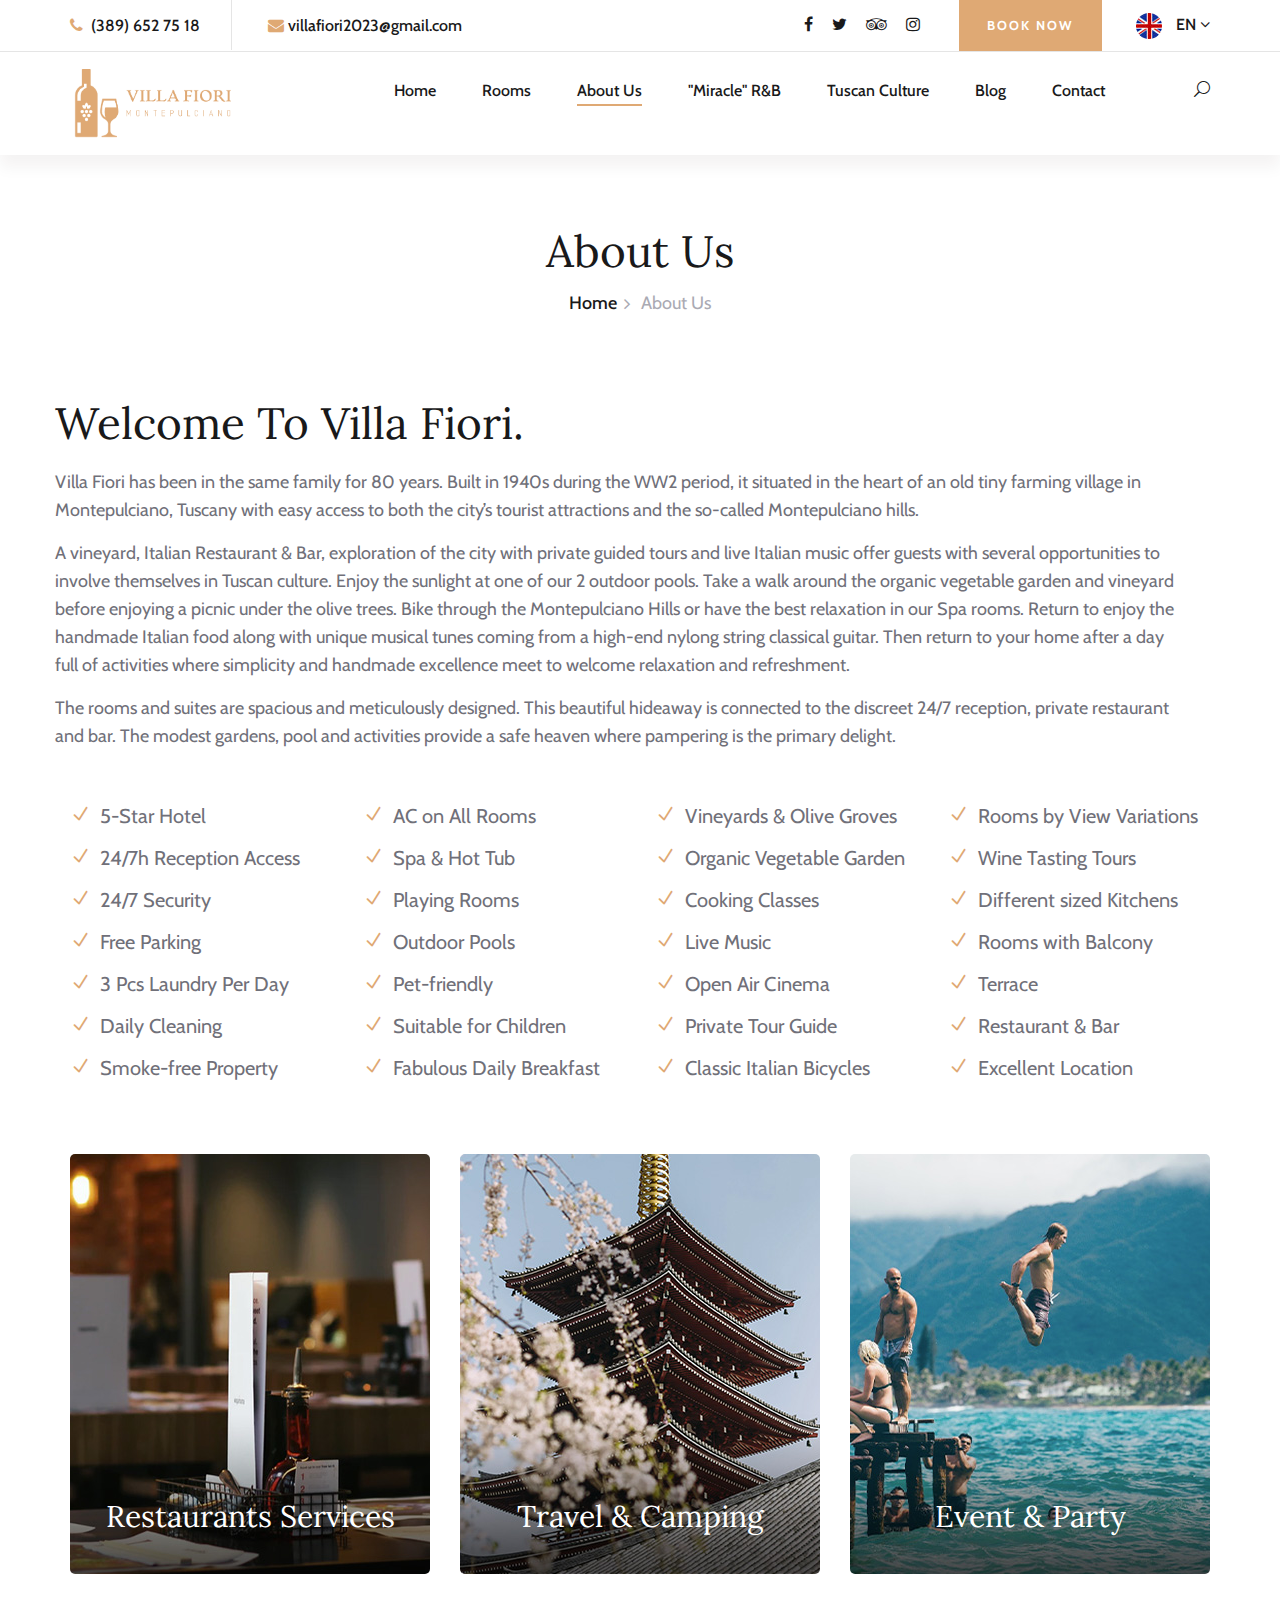
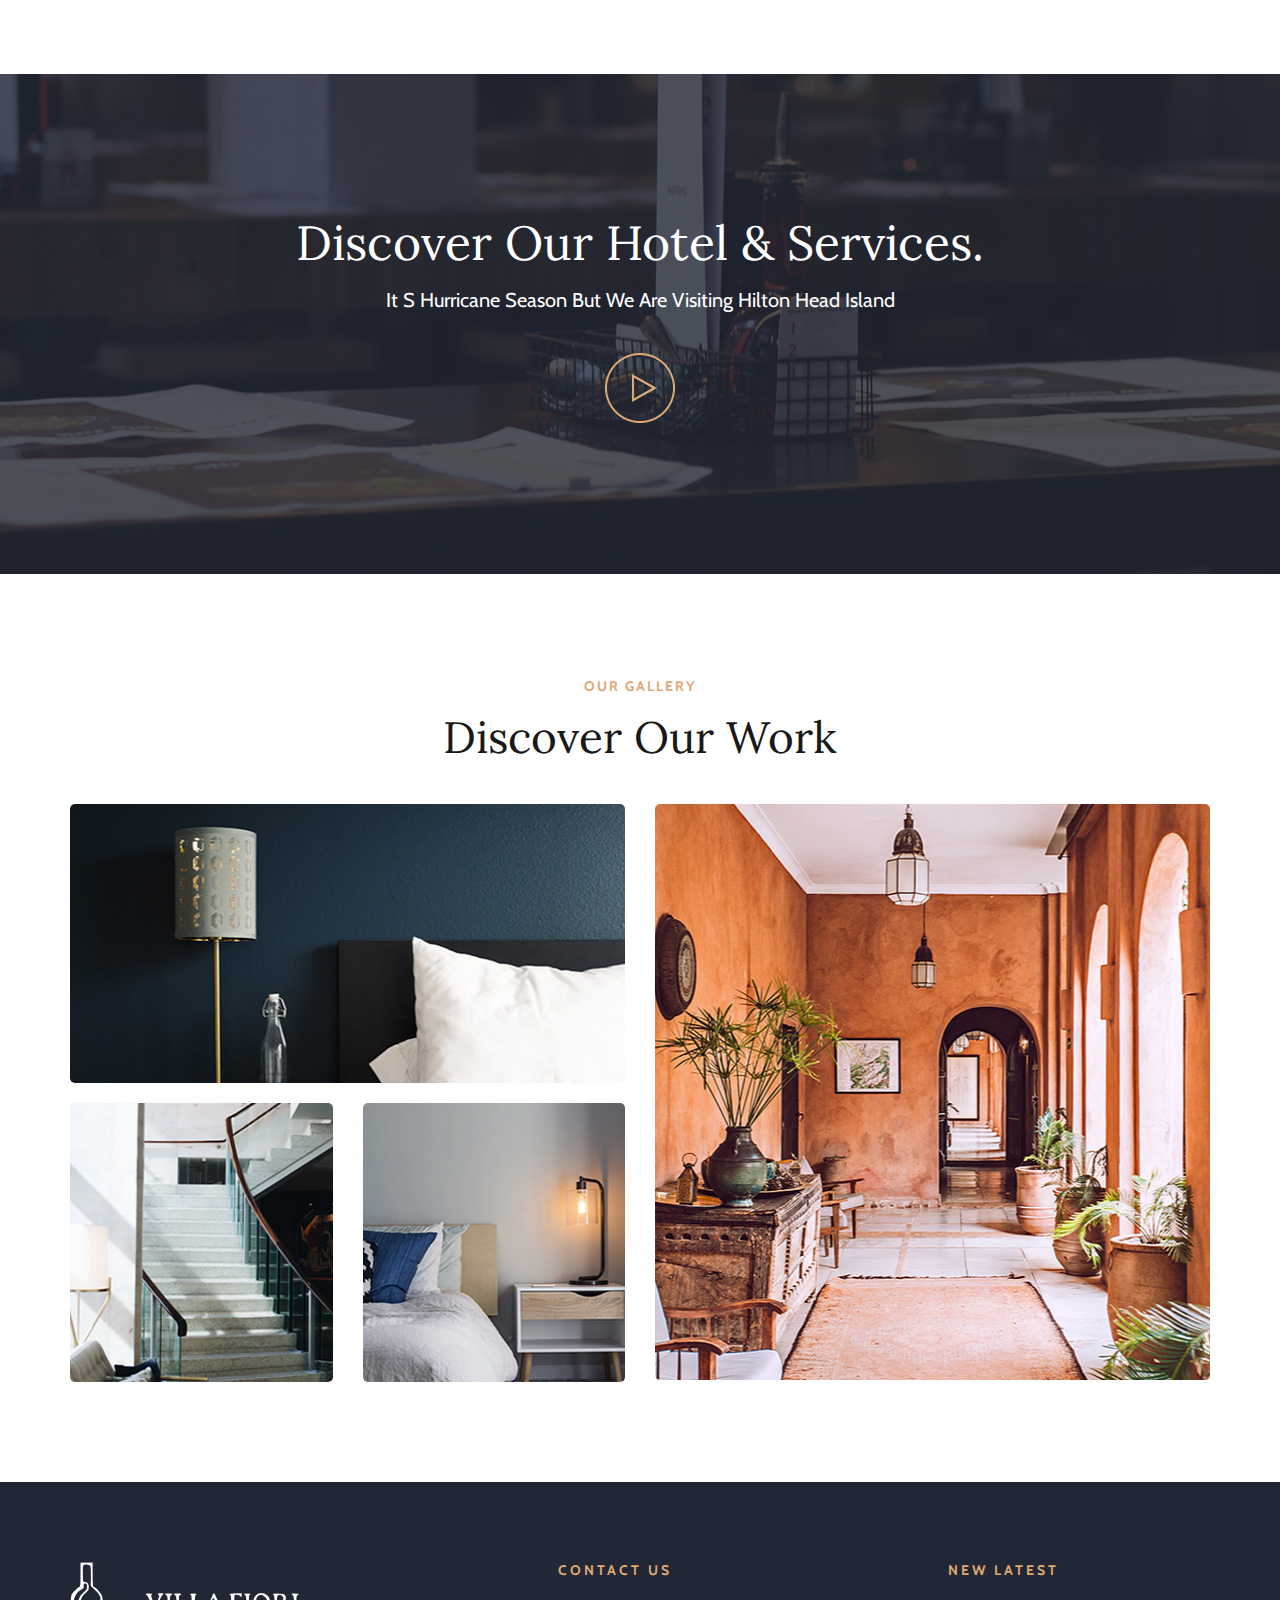
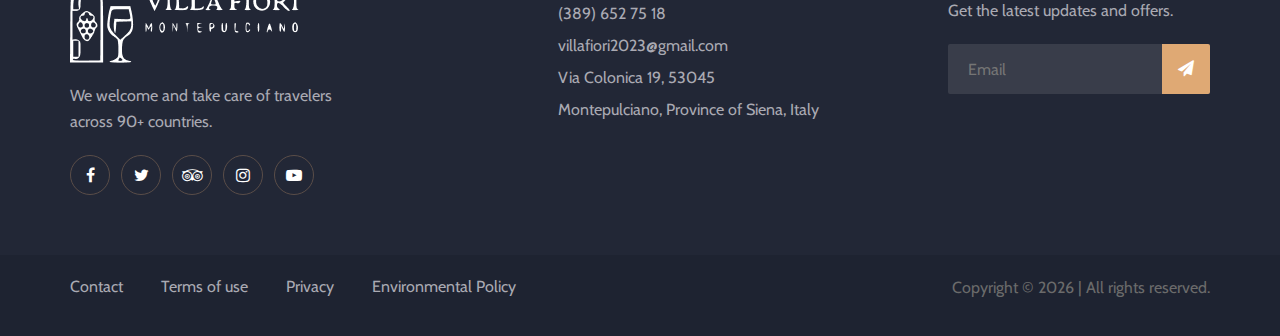
==== commit 2026f922: "helelik" ====
--- a/about-us.html
+++ b/about-us.html
@@ -70,19 +70,26 @@
         </div>
         <nav class="mainmenu mobile-menu">
             <ul>
-                <li class="active"><a href="./index.html">Home</a></li>
-                <li><a href="./rooms.html">Rooms</a></li>
-                <li><a href="./about-us.html">About Us</a></li>
-                <li><a href="">Pages</a>
+                <li><a href="./index.html">Home</a></li>
+                <li><a href="/rooms.html">Rooms</a>
                     <ul class="dropdown">
-                        <li><a href="./room-details.html">Room Details</a></li>
-                        <li><a href="./blog-details.html">Blog Details</a></li>
-                        <li><a href="#">Family Room</a></li>
-                        <li><a href="#">Premium Room</a></li>
+                        <li><a href="/rooms.html">For Couples</a></li>
+                        <li><a href="/rooms-2.html">For Families</a></li>
                     </ul>
                 </li>
-                <li><a href="./blog.html">News</a></li>
-                <li><a href="./contact.html">Contact</a></li>
+                <li class="active"><a href="/about-us.html">About Us</a></li>
+                <li><a href="/miracle.html">"Miracle" R&B</a></li>
+                <li><a href="/tuscan-culture.html">Tuscan Culture</a>
+                    <ul class="dropdown">
+                        <li><a href="/tuscan-culture.html#btn-vineyard-tasting">Vineyard&Tasting</a></li>
+                        <li><a href="/tuscan-culture.html#btn-cooking-class">Cooking Class</a></li>
+                        <li><a href="/tuscan-culture.html#btn-bike-tour">Bike Tour</a></li>
+                        <li><a href="/tuscan-culture.html#btn-live-music">Live Music</a></li>
+                        <li><a href="/tuscan-culture.html#btn-open-cinema">Open Cinema</a></li>
+                    </ul>
+                </li>
+                <li><a href="/blog.html">Blog</a></li>
+                <li><a href="/contact.html">Contact</a></li>
             </ul>
         </nav>
         <div id="mobile-menu-wrap"></div>
@@ -95,7 +102,7 @@
         </div>
         <ul class="top-widget">
             <li><i class="fa fa-phone"></i> (389) 652 75 18</li>
-            <li><i class="fa fa-envelope"></i> villafiori2023@gmail.com</li>
+            <li><i class="fa fa-envelope"></i>villafiori2023@gmail.com</li>
         </ul>
     </div>
     <!-- Offcanvas Menu Section End -->
@@ -108,7 +115,7 @@
                     <div class="col-lg-6">
                         <ul class="tn-left">
                             <li><i class="fa fa-phone"></i> (389) 652 75 18</li>
-                            <li><i class="fa fa-envelope"></i> villafiori2023@gmail.com</li>
+                            <li><i class="fa fa-envelope"></i>villafiori2023@gmail.com</li>
                         </ul>
                     </div>
                     <div class="col-lg-6">
@@ -152,17 +159,25 @@
                             <nav class="mainmenu">
                                 <ul>
                                     <li><a href="./index.html">Home</a></li>
-                                    <li><a href="./rooms.html">Rooms</a></li>
-                                    <li class="active"><a href="./about-us.html">About Us</a></li>
-                                    <li><a href="">Pages</a>
+                                    <li><a href="/rooms.html">Rooms</a>
                                         <ul class="dropdown">
-                                            <li><a href="./room-details.html">Room Details</a></li>
-                                            <li><a href="./blog-details.html">Blog Details</a></li>
-                                            <li><a href="#">Family Room</a></li>
-                                            <li><a href="#">Premium Room</a></li>
+                                            <li><a href="/rooms.html">For Couples</a></li>
+                                            <li><a href="/rooms-2.html">For Families</a></li>
                                         </ul>
                                     </li>
-                                    <li><a href="./blog.html">News</a></li>
+                                    <li class="active"><a href="./about-us.html">About Us</a></li>
+                                    <li><a href="/miracle.html">"Miracle" R&B</a></li>
+                                    <li><a href="/tuscan-culture.html">Tuscan Culture</a>
+                                        <ul class="dropdown">
+                                            <li><a href="/tuscan-culture.html#btn-vineyard-tasting">Vineyard&Tasting</a>
+                                            </li>
+                                            <li><a href="/tuscan-culture.html#btn-cooking-class">Cooking Class</a></li>
+                                            <li><a href="/tuscan-culture.html#btn-bike-tour">Bike Tour</a></li>
+                                            <li><a href="/tuscan-culture.html#btn-live-music">Live Music</a></li>
+                                            <li><a href="/tuscan-culture.html#btn-open-cinema">Open Cinema</a></li>
+                                        </ul>
+                                    </li>
+                                    <li><a href="./blog.html">Blog</a></li>
                                     <li><a href="./contact.html">Contact</a></li>
                                 </ul>
                             </nav>
@@ -200,22 +215,74 @@
         <div class="container">
             <div class="about-page-text">
                 <div class="row">
-                    <div class="col-lg-6">
-                        <div class="ap-title">
-                            <h2>Welcome To Villa Fiori.</h2>
-                            <p>Built in 1940s during the WW2 period, this hotel is located in the heart of
-                                Tuscany, with easy access to both the city’s tourist attractions and the so-called
-                                Montepulciano hills. It offers tastefully
-                                decorated rooms.</p>
-                        </div>
-                    </div>
-                    <div class="col-lg-5 offset-lg-1">
+                    <div class="ap-title">
+                        <h2>Welcome To Villa Fiori.</h2>
+                        <p>
+                            Villa Fiori has been in the same family for 80 years. Built in 1940s during the WW2
+                            period, it situated in the heart of an old tiny farming village in Montepulciano,
+                            Tuscany with easy access to both the city’s tourist attractions and the so-called
+                            Montepulciano hills.</p>
+                        <p>A vineyard, Italian Restaurant &
+                            Bar, exploration of the city with private guided tours and live Italian music offer
+                            guests with several opportunities to </br>involve themselves in Tuscan culture. Enjoy the
+                            sunlight at one of our 2 outdoor pools. Take a walk around the organic vegetable garden
+                            and vineyard before enjoying a picnic under the olive trees. Bike through the
+                            Montepulciano Hills or have the best relaxation in our Spa rooms. Return to enjoy the
+                            handmade Italian food along with unique musical tunes coming from a high-end nylong
+                            string classical guitar. Then return to your home after a day </br> full of activities where
+                            simplicity and handmade excellence meet to welcome relaxation and refreshment.
+                        </p>
+                        <p>
+                            The rooms and suites are spacious and meticulously designed. This beautiful hideaway is
+                            connected to the discreet 24/7 reception, private restaurant </br> and bar. The modest
+                            gardens, pool and activities provide a safe heaven where pampering is the primary
+                            delight.
+                        </p>
+                    </div>
+                </div>
+                <div class="row">
+                    <div class="col-lg-3">
                         <ul class="ap-services">
-                            <li><i class="icon_check"></i> Fabulous Daily Breakfast.</li>
-                            <li><i class="icon_check"></i> 3 Pcs Laundry Per Day.</li>
-                            <li><i class="icon_check"></i> Private Tour Guide.</li>
-                            <li><i class="icon_check"></i> Free Wifi.</li>
-                            <li><i class="icon_check"></i> Outdoor Pool.</li>
+                            <li><i class="icon_check"></i> 5-Star Hotel</li>
+                            <li><i class="icon_check"></i> 24/7h Reception Access</li>
+                            <li><i class="icon_check"></i> 24/7 Security</li>
+                            <li><i class="icon_check"></i> Free Parking</li>
+                            <li><i class="icon_check"></i> 3 Pcs Laundry Per Day</li>
+                            <li><i class="icon_check"></i> Daily Cleaning</li>
+                            <li><i class="icon_check"></i> Smoke-free Property</li>
+                        </ul>
+                    </div>
+                    <div class="col-lg-3">
+                        <ul class="ap-services">
+                            <li><i class="icon_check"></i> AC on All Rooms</li>
+                            <li><i class="icon_check"></i> Spa & Hot Tub</li>
+                            <li><i class="icon_check"></i> Playing Rooms</li>
+                            <li><i class="icon_check"></i> Outdoor Pools</li>
+                            <li><i class="icon_check"></i> Pet-friendly</li>
+                            <li><i class="icon_check"></i> Suitable for Children</li>
+                            <li><i class="icon_check"></i> Fabulous Daily Breakfast</li>
+                        </ul>
+                    </div>
+                    <div class="col-lg-3">
+                        <ul class="ap-services">
+                            <li><i class="icon_check"></i> Vineyards & Olive Groves</li>
+                            <li><i class="icon_check"></i> Organic Vegetable Garden</li>
+                            <li><i class="icon_check"></i> Cooking Classes</li>
+                            <li><i class="icon_check"></i> Live Music</li>
+                            <li><i class="icon_check"></i> Open Air Cinema</li>
+                            <li><i class="icon_check"></i> Private Tour Guide</li>
+                            <li><i class="icon_check"></i> Classic Italian Bicycles</li>
+                        </ul>
+                    </div>
+                    <div class="col-lg-3">
+                        <ul class="ap-services">
+                            <li><i class="icon_check"></i> Rooms by View Variations</li>
+                            <li><i class="icon_check"></i> Wine Tasting Tours</li>
+                            <li><i class="icon_check"></i> Different sized Kitchens</li>
+                            <li><i class="icon_check"></i> Rooms with Balcony</li>
+                            <li><i class="icon_check"></i> Terrace</li>
+                            <li><i class="icon_check"></i> Restaurant & Bar</li>
+                            <li><i class="icon_check"></i> Excellent Location</li>
                         </ul>
                     </div>
                 </div>
@@ -373,10 +440,10 @@
                     </div>
                     <div class="col-lg-5">
                         <div class="co-text">
-                            <p><!-- Link back to Colorlib can't be removed. Template is licensed under CC BY 3.0. -->
+                            <p>
                                 Copyright &copy;
                                 <script>document.write(new Date().getFullYear());</script> | All rights reserved.
-                                <!-- Link back to Colorlib can't be removed. Template is licensed under CC BY 3.0. -->
+
                             </p>
                         </div>
                     </div>
--- a/css/style.css
+++ b/css/style.css
@@ -89,6 +89,13 @@
   background-size: cover;
   background-position: top center;
 }
+
+.set-half-bg {
+  background-repeat: no-repeat;
+  background-size: 50%;
+  background-position: top center;
+}
+
 .spad {
   padding-top: 100px;
   padding-bottom: 100px;
@@ -482,6 +489,11 @@
   Hero
 -----------------------*/
 
+.tc-paragraph {
+  display: flex;
+  align-items: center;
+}
+
 .hero-section {
   position: relative;
   padding-top: 60px;
@@ -1590,8 +1602,8 @@
   font-size: 44px;
   color: #ffffff;
   line-height: 54px;
-  margin-top: 30px;
-  margin-bottom: 12px;
+  /* margin-top: 30px; */
+  /* margin-bottom: 12px; */
 }
 .bd-hero-text ul li {
   list-style: none;
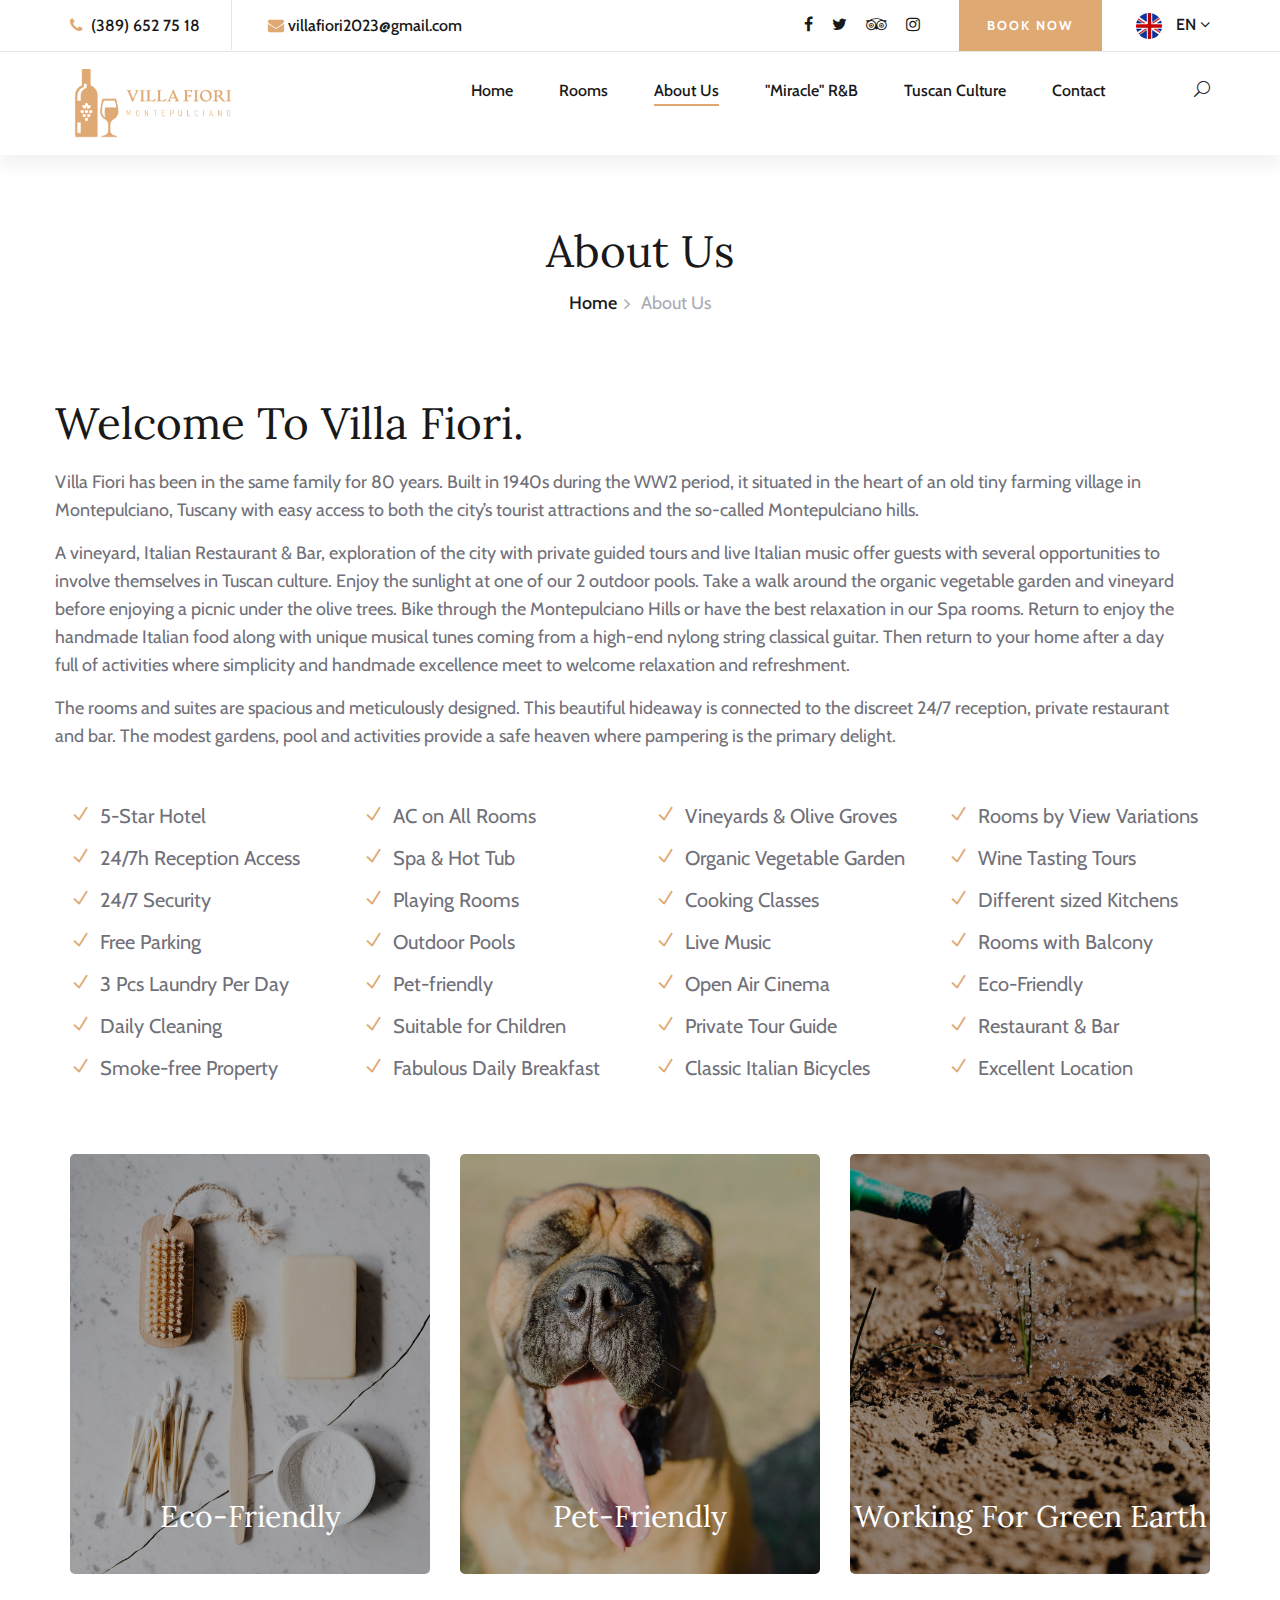
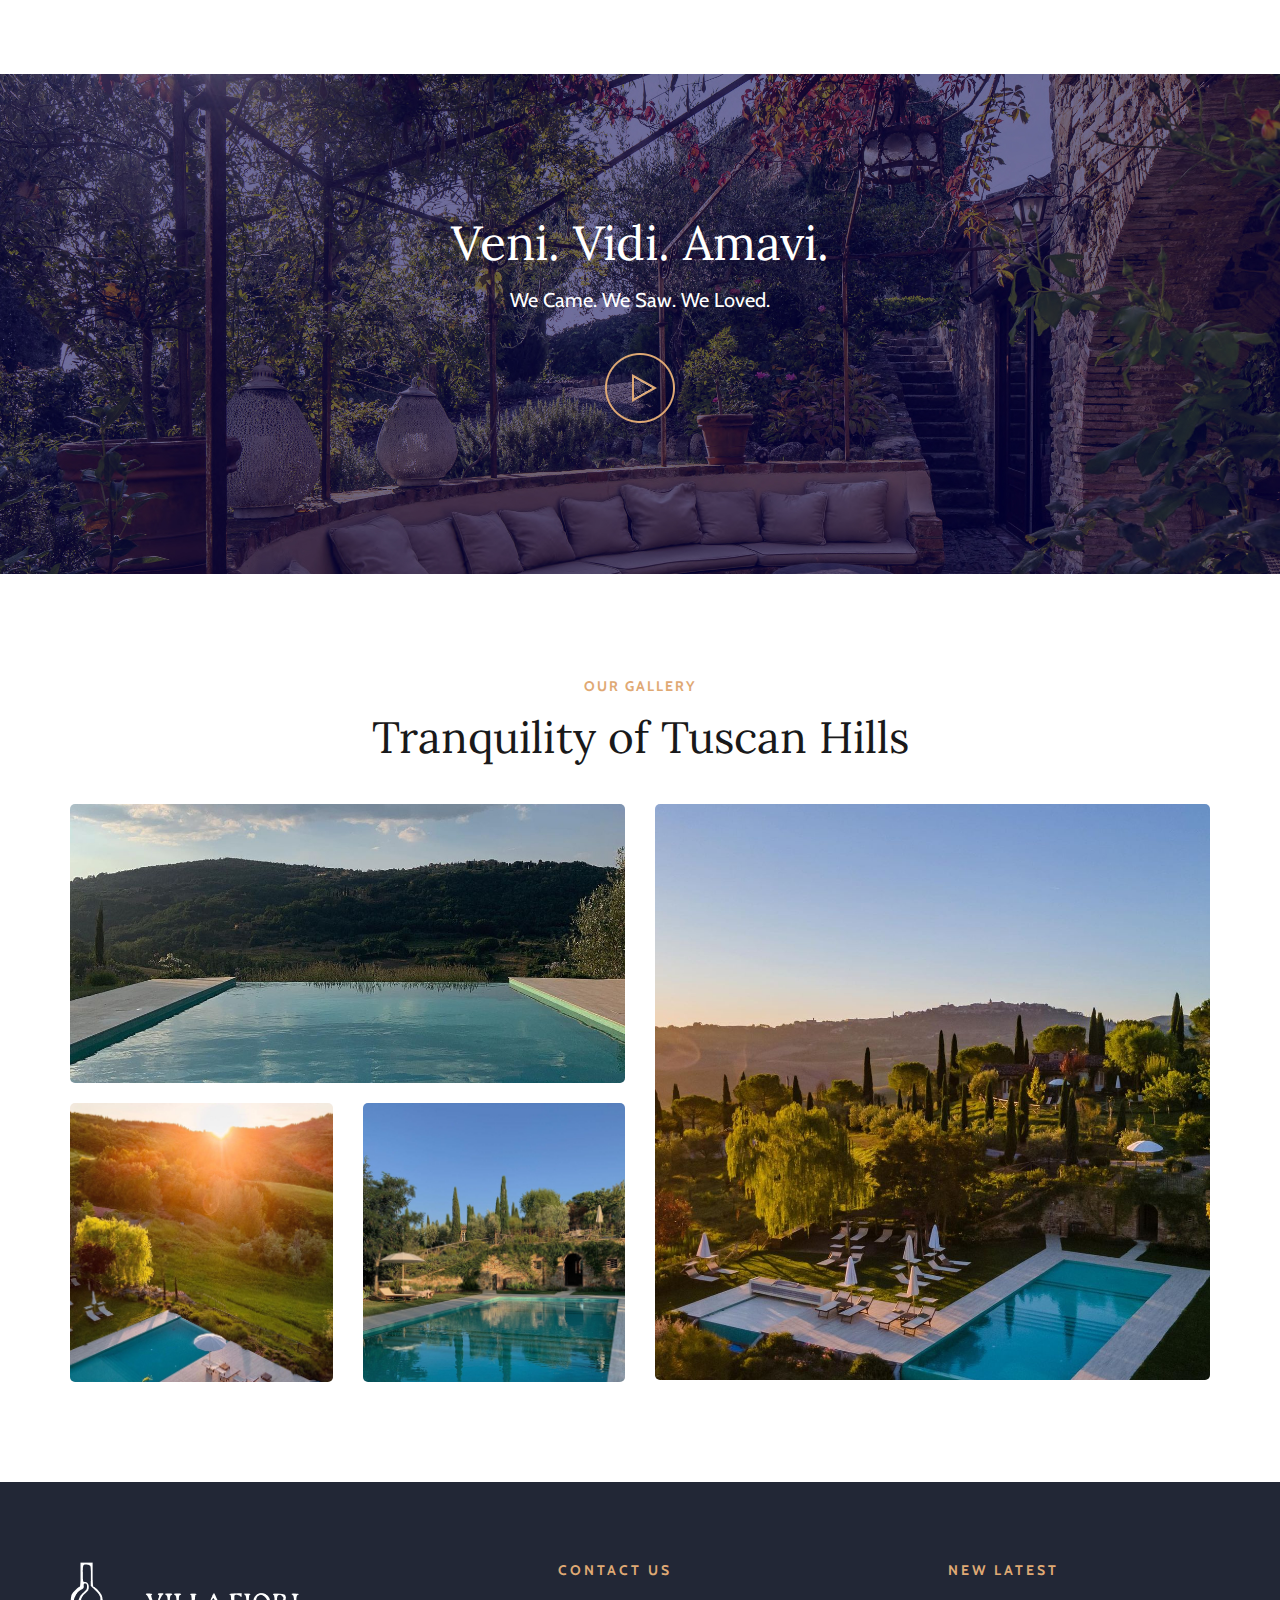
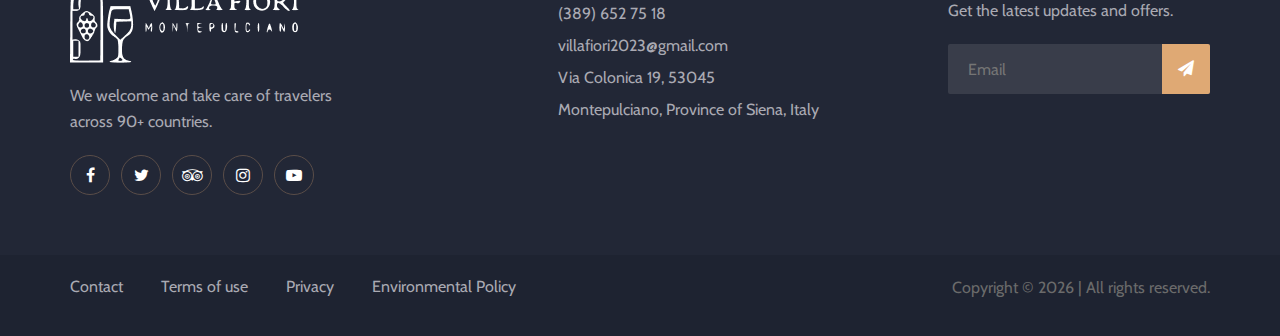
==== commit 7ba2bd42: "all done except tc.html" ====
--- a/about-us.html
+++ b/about-us.html
@@ -88,7 +88,6 @@
                         <li><a href="/tuscan-culture.html#btn-open-cinema">Open Cinema</a></li>
                     </ul>
                 </li>
-                <li><a href="/blog.html">Blog</a></li>
                 <li><a href="/contact.html">Contact</a></li>
             </ul>
         </nav>
@@ -177,7 +176,6 @@
                                             <li><a href="/tuscan-culture.html#btn-open-cinema">Open Cinema</a></li>
                                         </ul>
                                     </li>
-                                    <li><a href="./blog.html">Blog</a></li>
                                     <li><a href="./contact.html">Contact</a></li>
                                 </ul>
                             </nav>
@@ -280,7 +278,7 @@
                             <li><i class="icon_check"></i> Wine Tasting Tours</li>
                             <li><i class="icon_check"></i> Different sized Kitchens</li>
                             <li><i class="icon_check"></i> Rooms with Balcony</li>
-                            <li><i class="icon_check"></i> Terrace</li>
+                            <li><i class="icon_check"></i> Eco-Friendly</li>
                             <li><i class="icon_check"></i> Restaurant & Bar</li>
                             <li><i class="icon_check"></i> Excellent Location</li>
                         </ul>
@@ -290,23 +288,23 @@
             <div class="about-page-services">
                 <div class="row">
                     <div class="col-md-4">
-                        <div class="ap-service-item set-bg" data-setbg="img/about/about-p1.jpg">
+                        <div class="ap-service-item set-bg" data-setbg="img/about/eco-friendly.jpg">
                             <div class="api-text">
-                                <h3>Restaurants Services</h3>
+                                <h3>Eco-Friendly</h3>
                             </div>
                         </div>
                     </div>
                     <div class="col-md-4">
-                        <div class="ap-service-item set-bg" data-setbg="img/about/about-p2.jpg">
+                        <div class="ap-service-item set-bg" data-setbg="img/about/pet-friendly.jpg">
                             <div class="api-text">
-                                <h3>Travel & Camping</h3>
+                                <h3>Pet-Friendly</h3>
                             </div>
                         </div>
                     </div>
                     <div class="col-md-4">
-                        <div class="ap-service-item set-bg" data-setbg="img/about/about-p3.jpg">
+                        <div class="ap-service-item set-bg" data-setbg="img/about/green-earth.jpg">
                             <div class="api-text">
-                                <h3>Event & Party</h3>
+                                <h3>Working For Green Earth</h3>
                             </div>
                         </div>
                     </div>
@@ -322,8 +320,8 @@
             <div class="row">
                 <div class="col-lg-12">
                     <div class="video-text">
-                        <h2>Discover Our Hotel & Services.</h2>
-                        <p>It S Hurricane Season But We Are Visiting Hilton Head Island</p>
+                        <h2>Veni. Vidi. Amavi.</h2>
+                        <p>We Came. We Saw. We Loved.</p>
                         <a href="https://www.youtube.com/watch?v=RKadNAazULo" class="play-btn video-popup"><img
                                 src="img/play.png" alt=""></a>
                     </div>
@@ -340,7 +338,7 @@
                 <div class="col-lg-12">
                     <div class="section-title">
                         <span>Our Gallery</span>
-                        <h2>Discover Our Work</h2>
+                        <h2>Tranquility of Tuscan Hills</h2>
                     </div>
                 </div>
             </div>
@@ -348,21 +346,21 @@
                 <div class="col-lg-6">
                     <div class="gallery-item set-bg" data-setbg="img/gallery/gallery-1.jpg">
                         <div class="gi-text">
-                            <h3>Room Luxury</h3>
+                            <h3>Meet</h3>
                         </div>
                     </div>
                     <div class="row">
                         <div class="col-sm-6">
                             <div class="gallery-item set-bg" data-setbg="img/gallery/gallery-3.jpg">
                                 <div class="gi-text">
-                                    <h3>Room Luxury</h3>
+                                    <h3>Our</h3>
                                 </div>
                             </div>
                         </div>
                         <div class="col-sm-6">
                             <div class="gallery-item set-bg" data-setbg="img/gallery/gallery-4.jpg">
                                 <div class="gi-text">
-                                    <h3>Room Luxury</h3>
+                                    <h3>Beautiful</h3>
                                 </div>
                             </div>
                         </div>
@@ -371,7 +369,7 @@
                 <div class="col-lg-6">
                     <div class="gallery-item large-item set-bg" data-setbg="img/gallery/gallery-2.jpg">
                         <div class="gi-text">
-                            <h3>Room Luxury</h3>
+                            <h3>Pools!</h3>
                         </div>
                     </div>
                 </div>
